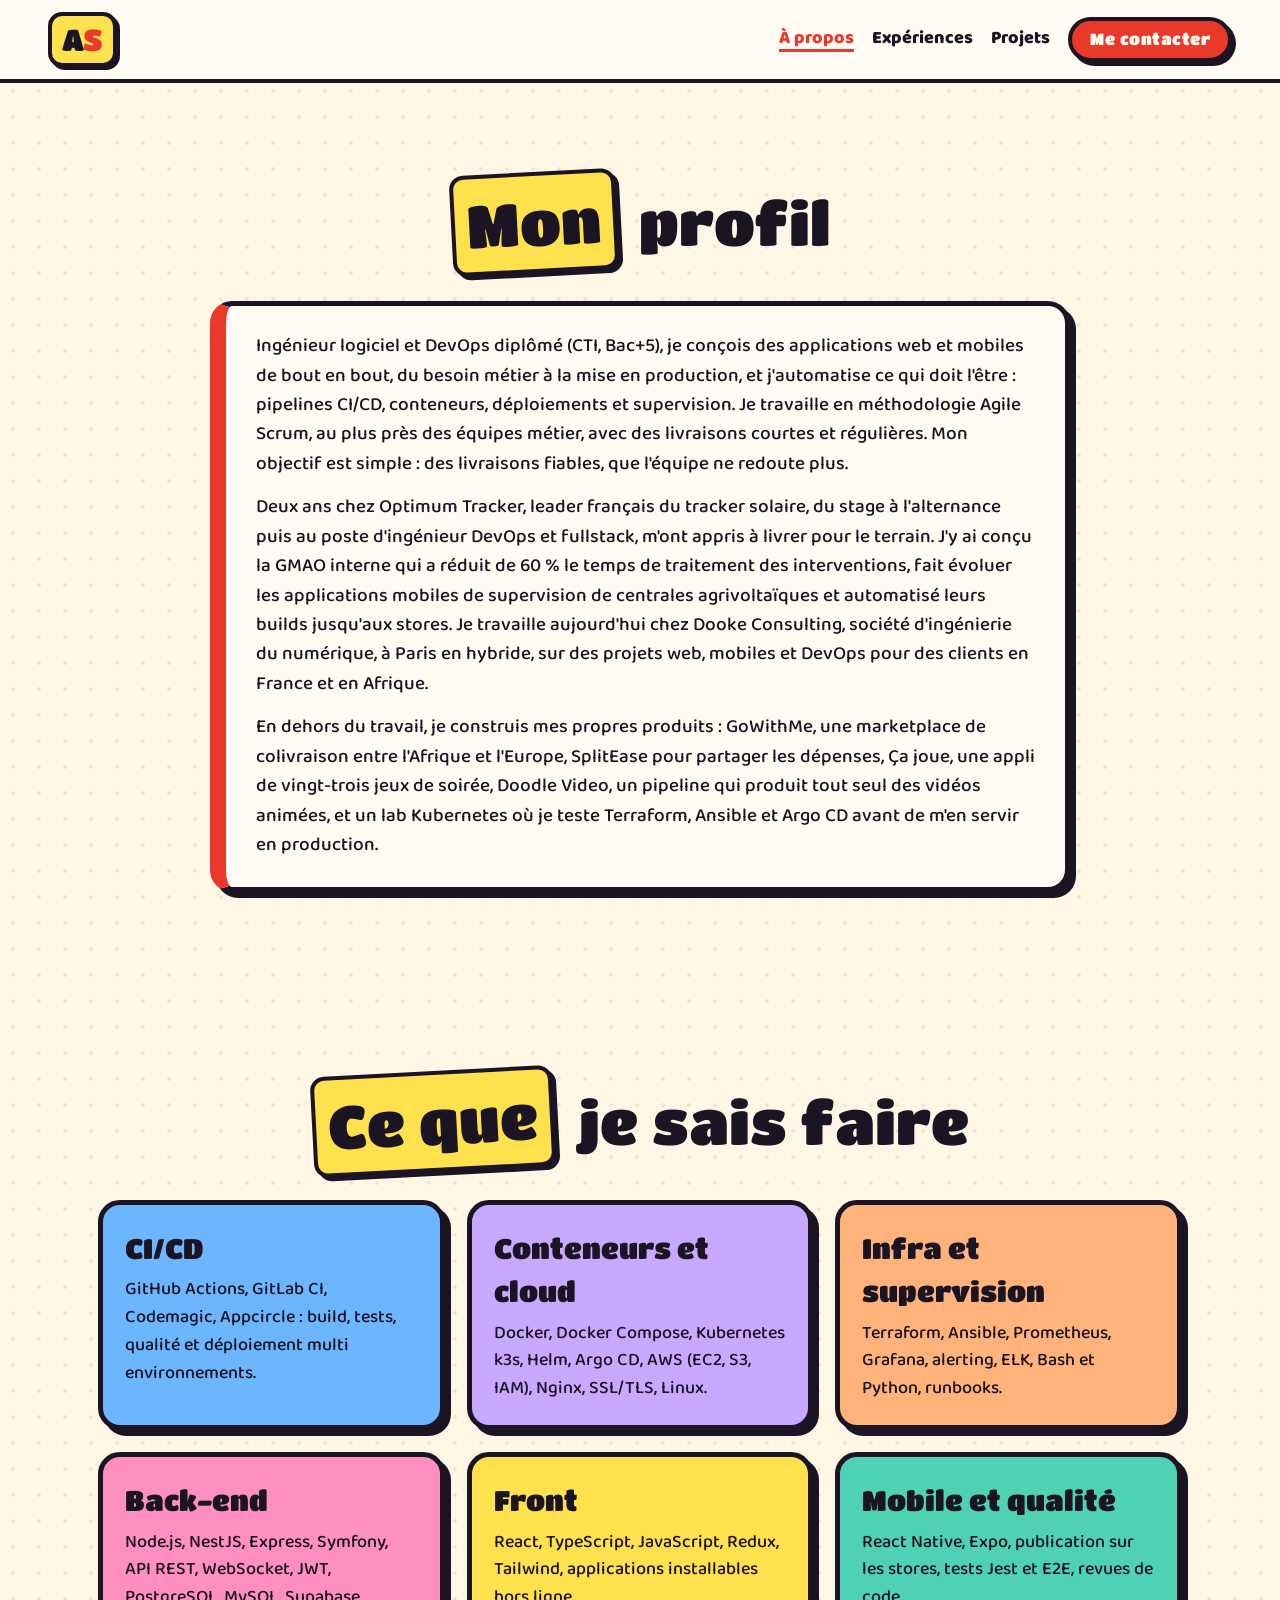
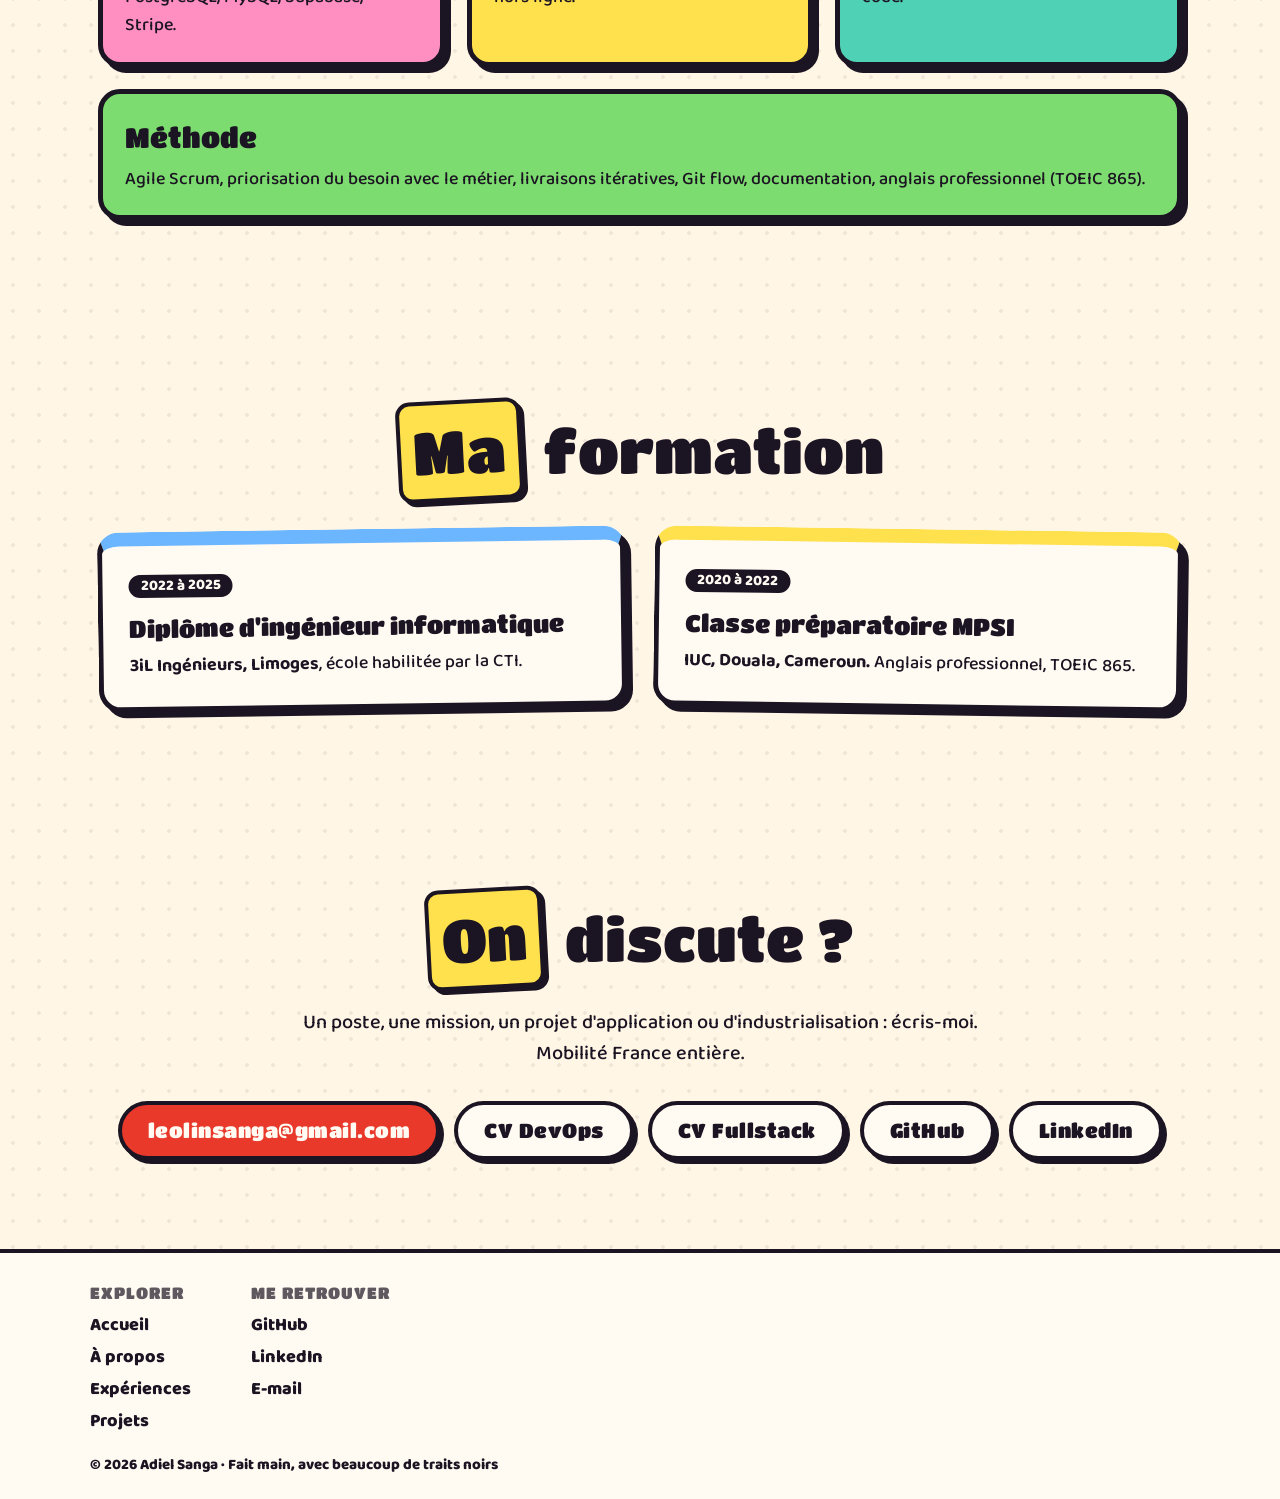
==== a-propos.html @ 74431058 "Accueil : listes projets et expériences épurées, téléchargement des CV DevOps et Fullstack" ====
<!doctype html>
<html lang="fr">
<head>
<meta charset="utf-8">
<meta name="viewport" content="width=device-width, initial-scale=1">
<title>À propos · Adiel Sanga</title>
<meta name="description" content="Profil, compétences et formation d'Adiel Sanga, ingénieur logiciel et DevOps.">
<meta property="og:title" content="Adiel Sanga · Ingénieur logiciel et DevOps">
<meta property="og:description" content="Applications web et mobiles, API, CI/CD, conteneurs, cloud et supervision.">
<meta property="og:image" content="assets/adiel-sanga.jpg">
<link rel="icon" href="assets/favicon.svg" type="image/svg+xml">
<link rel="preconnect" href="https://fonts.googleapis.com">
<link rel="preconnect" href="https://fonts.gstatic.com" crossorigin>
<link href="https://fonts.googleapis.com/css2?family=Titan+One&family=Baloo+2:wght@500;700;800&display=swap" rel="stylesheet">
<link rel="stylesheet" href="style.css">
</head>
<body>
<header class="nav">
  <a class="logo" href="/">A<span>S</span></a>
  <nav><a href="a-propos" aria-current="page">À propos</a><a href="experiences">Expériences</a><a href="projets">Projets</a><a href="mailto:leolinsanga@gmail.com" class="btn small">Me contacter</a></nav>
</header>
<main>
  <!-- Profil -->
  <section id="profil" class="section">
    <h2><span>Mon</span> profil</h2>
    <div class="profil">
      <p>Ingénieur logiciel et DevOps diplômé (CTI, Bac+5), je conçois des applications web et mobiles de bout en bout, du besoin métier à la mise en production, et j'automatise ce qui doit l'être : pipelines CI/CD, conteneurs, déploiements et supervision. Je travaille en méthodologie Agile Scrum, au plus près des équipes métier, avec des livraisons courtes et régulières. Mon objectif est simple : des livraisons fiables, que l'équipe ne redoute plus.</p>
      <p>Deux ans chez Optimum Tracker, leader français du tracker solaire, du stage à l'alternance puis au poste d'ingénieur DevOps et fullstack, m'ont appris à livrer pour le terrain. J'y ai conçu la GMAO interne qui a réduit de 60 % le temps de traitement des interventions, fait évoluer les applications mobiles de supervision de centrales agrivoltaïques et automatisé leurs builds jusqu'aux stores. Je travaille aujourd'hui chez Dooke Consulting, société d'ingénierie du numérique, à Paris en hybride, sur des projets web, mobiles et DevOps pour des clients en France et en Afrique.</p>
      <p>En dehors du travail, je construis mes propres produits : GoWithMe, une marketplace de colivraison entre l'Afrique et l'Europe, SplitEase pour partager les dépenses, Ça joue, une appli de vingt-trois jeux de soirée, Doodle Video, un pipeline qui produit tout seul des vidéos animées, et un lab Kubernetes où je teste Terraform, Ansible et Argo CD avant de m'en servir en production.</p>
    </div>
  </section>

  <!-- 4. Compétences -->
  <section id="competences" class="section">
    <h2><span>Ce que</span> je sais faire</h2>
    <div class="skills">
      <div class="skill s4"><h3>CI/CD</h3><p>GitHub Actions, GitLab CI, Codemagic, Appcircle : build, tests, qualité et déploiement multi environnements.</p></div>
      <div class="skill s5"><h3>Conteneurs et cloud</h3><p>Docker, Docker Compose, Kubernetes k3s, Helm, Argo CD, AWS (EC2, S3, IAM), Nginx, SSL/TLS, Linux.</p></div>
      <div class="skill s6"><h3>Infra et supervision</h3><p>Terraform, Ansible, Prometheus, Grafana, alerting, ELK, Bash et Python, runbooks.</p></div>
      <div class="skill s3"><h3>Back-end</h3><p>Node.js, NestJS, Express, Symfony, API REST, WebSocket, JWT, PostgreSQL, MySQL, Supabase, Stripe.</p></div>
      <div class="skill s1"><h3>Front</h3><p>React, TypeScript, JavaScript, Redux, Tailwind, applications installables hors ligne.</p></div>
      <div class="skill s2"><h3>Mobile et qualité</h3><p>React Native, Expo, publication sur les stores, tests Jest et E2E, revues de code.</p></div>
      <div class="skill s7"><h3>Méthode</h3><p>Agile Scrum, priorisation du besoin avec le métier, livraisons itératives, Git flow, documentation, anglais professionnel (TOEIC 865).</p></div>
    </div>
  </section>

  <!-- Formation -->
  <section id="formation" class="section">
    <h2><span>Ma</span> formation</h2>
    <div class="grid">
      <article class="card c-blue"><span class="date">2022 à 2025</span><h3>Diplôme d'ingénieur informatique</h3><p><b>3iL Ingénieurs, Limoges</b>, école habilitée par la CTI.</p></article>
      <article class="card c-yellow"><span class="date">2020 à 2022</span><h3>Classe préparatoire MPSI</h3><p><b>IUC, Douala, Cameroun.</b> Anglais professionnel, TOEIC 865.</p></article>
    </div>
  </section>

  <!-- 5. Contact -->
  <section id="contact" class="section contact">
    <h2><span>On</span> discute ?</h2>
    <p class="sub">Un poste, une mission, un projet d'application ou d'industrialisation : écris-moi. Mobilité France entière.</p>
    <div class="cta center">
      <a href="mailto:leolinsanga@gmail.com" class="btn">leolinsanga@gmail.com</a>
      <a href="assets/cv/CV_Adiel_Sanga_DevOps.pdf" class="btn ghost" download>CV DevOps</a>
      <a href="assets/cv/CV_Adiel_Sanga_Fullstack_Mobile.pdf" class="btn ghost" download>CV Fullstack</a>
      <a href="https://github.com/adiel-sml" class="btn ghost" target="_blank" rel="noopener">GitHub</a>
      <a href="https://www.linkedin.com/in/adiel-sanga" class="btn ghost" target="_blank" rel="noopener">LinkedIn</a>
    </div>
  </section>
</main>
<footer class="pied">
  <div class="pied-cols">
    <div><h4>Explorer</h4><a href="/">Accueil</a><a href="a-propos">À propos</a><a href="experiences">Expériences</a><a href="projets">Projets</a></div>
    <div><h4>Me retrouver</h4><a href="https://github.com/adiel-sml" target="_blank" rel="noopener">GitHub</a><a href="https://www.linkedin.com/in/adiel-sanga" target="_blank" rel="noopener">LinkedIn</a><a href="mailto:leolinsanga@gmail.com">E-mail</a></div>
  </div>
  <p>© <span id="annee">2026</span> Adiel Sanga · Fait main, avec beaucoup de traits noirs</p>
</footer>

<script>document.getElementById('annee').textContent = new Date().getFullYear();</script>
</body>
</html>
---- style.css ----
:root {
  --ink: #1b1422; --bg: #fff6e6; --bg2: #3f3150; --yellow: #ffe14d; --red: #e8392b; --teal: #4fd1b5; --pink: #ff8fc1; --blue: #6bb6ff; --paper: #fffaf2;
  --shadow: 6px 6px 0 var(--ink); --r: 22px;
}
* { box-sizing: border-box; }
html { scroll-behavior: smooth; }
body { margin: 0; background: var(--bg); color: var(--ink); font: 500 18px/1.55 "Baloo 2", system-ui, sans-serif;
  background-image: radial-gradient(rgba(27,20,34,.07) 2px, transparent 2px); background-size: 26px 26px; }
h1, h2, h3, .logo, .btn { font-family: "Titan One", "Baloo 2", sans-serif; font-weight: 400; }
a { color: inherit; }
img, video { max-width: 100%; display: block; }

/* barre du haut */
.nav { position: sticky; top: 0; z-index: 10; display: flex; justify-content: space-between; align-items: center; gap: 16px; padding: 12px clamp(16px, 4vw, 48px);
  background: var(--paper); border-bottom: 4px solid var(--ink); }
.logo { font-size: 30px; text-decoration: none; background: var(--yellow); border: 4px solid var(--ink); border-radius: 14px; padding: 0 10px; box-shadow: 3px 3px 0 var(--ink); }
.logo span { color: var(--red); }
.nav nav { display: flex; align-items: center; gap: 18px; flex-wrap: wrap; justify-content: flex-end; }
.nav nav a:not(.btn) { font-weight: 800; text-decoration: none; }
.nav nav a:not(.btn):hover { color: var(--red); }

/* boutons */
.btn { display: inline-block; text-decoration: none; background: var(--red); color: var(--paper); border: 4px solid var(--ink); border-radius: 999px; padding: 10px 26px; font-size: 20px;
  box-shadow: 4px 4px 0 var(--ink); transition: transform .12s, box-shadow .12s; letter-spacing: .5px; }
.btn:hover { transform: translate(-2px, -2px); box-shadow: 6px 6px 0 var(--ink); }
.btn:active { transform: translate(3px, 3px); box-shadow: 1px 1px 0 var(--ink); }
.btn.ghost { background: var(--paper); color: var(--ink); }
.btn.small { font-size: 16px; padding: 6px 18px; }

/* accueil */
.hero { display: grid; grid-template-columns: 1.1fr .9fr; align-items: center; gap: 24px; max-width: 1180px; margin: 0 auto; padding: clamp(32px, 6vw, 80px) clamp(16px, 4vw, 48px); }
.tag { display: inline-block; margin: 0; background: var(--teal); border: 4px solid var(--ink); border-radius: 12px; padding: 2px 14px; font-weight: 800; transform: rotate(-3deg); box-shadow: 3px 3px 0 var(--ink); }
h1 { font-size: clamp(48px, 9vw, 104px); line-height: .95; margin: 18px 0 8px; color: var(--yellow); -webkit-text-stroke: 4px var(--ink); paint-order: stroke fill; text-shadow: 6px 6px 0 var(--ink); }
.role { font-family: "Titan One", sans-serif; font-size: clamp(22px, 3.2vw, 34px); line-height: 1.15; margin: 6px 0 16px; }
.role span { color: var(--red); }
.lead { max-width: 34em; font-size: 20px; }
.cta { display: flex; flex-wrap: wrap; gap: 14px; margin-top: 22px; }
.hero-art { position: relative; }
.bonhomme { width: 100%; max-width: 420px; margin: 0 auto; display: block; }
.bonhomme .corps { animation: respire 2.6s ease-in-out infinite; transform-origin: 200px 430px; }
.bonhomme .bras { animation: coucou 1.1s ease-in-out infinite; transform-origin: 250px 312px; }
.bonhomme .yeux { animation: cligne 4s infinite; transform-origin: 200px 182px; }
.bulle { position: absolute; top: 4%; right: 2%; background: var(--paper); border: 4px solid var(--ink); border-radius: 20px; padding: 8px 18px; font: 400 24px "Titan One"; box-shadow: var(--shadow); transform: rotate(4deg); }
@keyframes respire { 50% { transform: scaleY(1.025) translateY(-4px); } }
@keyframes coucou { 50% { transform: rotate(-14deg); } }
@keyframes cligne { 0%, 92%, 100% { transform: scaleY(1); } 95% { transform: scaleY(.1); } }

/* sections */
.section { max-width: 1180px; margin: 0 auto; padding: clamp(48px, 7vw, 90px) clamp(16px, 4vw, 48px); }
.section.dark { max-width: none; background: var(--bg2); color: var(--paper); border-block: 4px solid var(--ink); }
.section.dark > * { max-width: 1180px; margin-left: auto; margin-right: auto; }
h2 { font-size: clamp(36px, 6vw, 60px); margin: 0 0 28px; text-align: center; }
h2 span { display: inline-block; background: var(--yellow); color: var(--ink); border: 4px solid var(--ink); border-radius: 14px; padding: 0 12px; transform: rotate(-3deg); box-shadow: 4px 4px 0 var(--ink); margin-right: 8px; }
.sub { text-align: center; font-size: 20px; margin: -10px auto 32px; max-width: 36em; }
.center { display: flex; justify-content: center; flex-wrap: wrap; gap: 14px; margin-top: 32px; }

/* projets */
.grid { display: grid; grid-template-columns: repeat(2, 1fr); gap: 28px; }
.card { background: var(--paper); border: 5px solid var(--ink); border-radius: var(--r); padding: 26px; box-shadow: var(--shadow); transition: transform .15s; position: relative; }
.card:nth-child(odd) { transform: rotate(-.8deg); } .card:nth-child(even) { transform: rotate(.8deg); }
.card:hover { transform: rotate(0) translateY(-4px); }
.card-head { display: flex; align-items: center; gap: 14px; margin-bottom: 8px; }
.card h3 { font-size: 30px; margin: 0; }
.card h3 em { font: 800 14px "Baloo 2"; font-style: normal; background: var(--ink); color: var(--paper); border-radius: 999px; padding: 2px 10px; vertical-align: middle; }
.emoji-dot { display: grid; place-items: center; width: 54px; height: 54px; flex: none; border: 4px solid var(--ink); border-radius: 50%; font: 400 28px "Titan One"; box-shadow: 3px 3px 0 var(--ink); }
.c-yellow .emoji-dot { background: var(--yellow); } .c-teal .emoji-dot { background: var(--teal); } .c-pink .emoji-dot { background: var(--pink); } .c-blue .emoji-dot { background: var(--blue); }
.c-yellow { border-top-width: 14px; border-top-color: var(--yellow); } .c-teal { border-top-width: 14px; border-top-color: var(--teal); } .c-pink { border-top-width: 14px; border-top-color: var(--pink); } .c-blue { border-top-width: 14px; border-top-color: var(--blue); }
.chips { display: flex; flex-wrap: wrap; gap: 8px; list-style: none; padding: 0; margin: 14px 0; }
.chips li { border: 3px solid var(--ink); border-radius: 999px; padding: 0 12px; font-weight: 800; font-size: 15px; background: var(--bg); }
.links { display: flex; gap: 10px; flex-wrap: wrap; }

/* vidéos */
.videos { display: grid; grid-template-columns: repeat(3, 1fr); gap: 28px; }
.videos figure { margin: 0; }
.videos video { width: 100%; aspect-ratio: 9 / 16; object-fit: cover; background: var(--ink); border: 5px solid var(--ink); border-radius: var(--r); box-shadow: 6px 6px 0 var(--yellow); }
.videos figcaption { margin-top: 12px; text-align: center; font: 400 24px "Titan One"; }
.videos small { display: block; font: 800 15px "Baloo 2"; color: var(--yellow); text-transform: uppercase; letter-spacing: 1px; }

/* compétences */
.skills { display: grid; grid-template-columns: repeat(4, 1fr); gap: 22px; }
.skill { border: 5px solid var(--ink); border-radius: var(--r); padding: 22px; box-shadow: var(--shadow); }
.skill h3 { font-size: 28px; margin: 0 0 6px; }
.skill p { margin: 0; }
.s1 { background: var(--yellow); } .s2 { background: var(--teal); } .s3 { background: var(--pink); } .s4 { background: var(--blue); }

/* contact et pied de page */
.contact { text-align: center; }
footer { text-align: center; padding: 26px 16px; border-top: 4px solid var(--ink); background: var(--paper); font-weight: 800; }

/* téléphone et tablette */
@media (max-width: 900px) {
  .photo { max-width: 260px; }
  .hero { grid-template-columns: 1fr; text-align: center; }
  .hero .cta { justify-content: center; } .lead { margin: 0 auto; }
  .hero-art { order: -1; max-width: 300px; margin: 0 auto; }
  .grid { grid-template-columns: 1fr; }
  .skills { grid-template-columns: repeat(2, 1fr); }
  .videos { grid-template-columns: repeat(3, minmax(220px, 1fr)); overflow-x: auto; scroll-snap-type: x mandatory; padding-bottom: 12px; }
  .videos figure { scroll-snap-align: center; }
}
@media (max-width: 560px) {
  .nav nav a:not(.btn) { display: none; }
  .skills { grid-template-columns: 1fr; }
  .card, .card:nth-child(odd), .card:nth-child(even) { transform: none; }
}
@media (prefers-reduced-motion: reduce) { .bonhomme * { animation: none !important; } html { scroll-behavior: auto; } }
@media (max-width: 560px) { .card h3 { font-size: 26px; } .card h3 em { display: inline-block; margin-top: 4px; } }
/* chiffres clés */
.stats { display: flex; flex-wrap: wrap; gap: 10px; list-style: none; padding: 0; margin: 18px 0 0; }
.stats li { background: var(--paper); border: 3px solid var(--ink); border-radius: 14px; padding: 4px 14px; box-shadow: 3px 3px 0 var(--ink); font-weight: 700; }
.stats b { font-family: "Titan One"; font-weight: 400; color: var(--red); }
.c-green { border-top-width: 14px; border-top-color: #7ddc6f; } .c-green .emoji-dot { background: #7ddc6f; }
.grid .card:last-child:nth-child(odd) { grid-column: 1 / -1; }
.skills { grid-template-columns: repeat(3, 1fr); }
.s5 { background: #c9a8ff; } .s6 { background: #ffb37a; }
/* parcours */
.timeline { list-style: none; margin: 0 auto; padding: 0 0 0 34px; max-width: 860px; position: relative; }
.timeline::before { content: ""; position: absolute; left: 12px; top: 8px; bottom: 8px; width: 6px; background: var(--ink); border-radius: 3px; }
.timeline > li { position: relative; background: var(--paper); border: 5px solid var(--ink); border-radius: var(--r); padding: 18px 22px; margin-bottom: 26px; box-shadow: var(--shadow); }
.timeline > li::before { content: ""; position: absolute; left: -36px; top: 22px; width: 22px; height: 22px; border: 5px solid var(--ink); border-radius: 50%; background: var(--yellow); }
.t-teal::before { background: var(--teal) !important; } .t-pink::before { background: var(--pink) !important; } .t-blue::before { background: var(--blue) !important; }
.timeline .date { display: inline-block; background: var(--ink); color: var(--paper); border-radius: 999px; padding: 0 12px; font-weight: 800; font-size: 15px; }
.timeline h3 { font-size: 24px; margin: 8px 0 4px; }
.timeline h3 em { display: block; font: 800 17px "Baloo 2"; font-style: normal; color: var(--red); }
.timeline p { margin: 6px 0; }
.wins { display: flex; flex-wrap: wrap; gap: 8px; list-style: none; padding: 0; margin: 10px 0 0; }
.wins li { background: var(--yellow); border: 3px solid var(--ink); border-radius: 12px; padding: 2px 10px; font-weight: 700; font-size: 15px; }
.wins b { font-family: "Titan One"; font-weight: 400; }
@media (max-width: 900px) {
  .photo { max-width: 260px; } .skills { grid-template-columns: repeat(2, 1fr); } .grid .card:last-child:nth-child(odd) { grid-column: auto; } }
@media (max-width: 560px) { .skills { grid-template-columns: 1fr; } .hero .stats { justify-content: center; } }
/* side projects en vedette */
.featured { display: grid; grid-template-columns: 1fr 1fr; gap: 28px; }
.card.big { padding: 30px; }
.card.big h3 { font-size: 36px; }
.points { margin: 8px 0 4px; padding-left: 22px; }
.points li { margin: 4px 0; }
.points li::marker { color: var(--red); }
.autres { font-size: 28px; text-align: center; margin: 52px 0 22px; }
.grid.three { grid-template-columns: repeat(3, 1fr); }
.grid.three .card { padding: 22px; } .grid.three .card h3 { font-size: 24px; }
.grid.three .card:last-child:nth-child(odd) { grid-column: auto; }
@media (max-width: 900px) {
  .photo { max-width: 260px; } .featured, .grid.three { grid-template-columns: 1fr; } }
/* étiquettes et coordonnées de l'accueil */
.tags { display: flex; flex-wrap: wrap; gap: 8px; list-style: none; padding: 0; margin: 14px 0 0; }
.tags li { background: var(--ink); color: var(--paper); border-radius: 999px; padding: 2px 14px; font-weight: 800; font-size: 15px; }
.coords { display: flex; flex-wrap: wrap; gap: 6px 18px; margin: 14px 0 0; font-weight: 700; }
.coords a { text-decoration: underline; text-decoration-thickness: 3px; text-decoration-color: var(--yellow); text-underline-offset: 4px; }
/* profil */
.profil { max-width: 860px; margin: 0 auto; background: var(--paper); border: 5px solid var(--ink); border-left-width: 16px; border-left-color: var(--red); border-radius: var(--r); padding: 26px 30px; box-shadow: var(--shadow); font-size: 19px; }
.profil p { margin: 0 0 14px; } .profil p:last-child { margin: 0; }
/* expériences : contexte, besoin, solution, résultat */
.xp-list { display: grid; gap: 30px; max-width: 980px; margin: 0 auto; }
.xp { background: var(--paper); border: 5px solid var(--ink); border-radius: var(--r); padding: 24px 28px; box-shadow: var(--shadow); border-top-width: 14px; }
.xp.t-yellow { border-top-color: var(--yellow); } .xp.t-teal { border-top-color: var(--teal); } .xp.t-pink { border-top-color: var(--pink); }
.date { display: inline-block; background: var(--ink); color: var(--paper); border-radius: 999px; padding: 0 12px; font-weight: 800; font-size: 15px; }
.xp h3 { font-size: 26px; margin: 8px 0 14px; }
.xp h3 em { display: block; font: 800 17px "Baloo 2"; font-style: normal; color: var(--red); }
.csbr { display: grid; grid-template-columns: repeat(2, 1fr); gap: 14px; margin: 0; }
.csbr > div { border: 3px solid var(--ink); border-radius: 16px; padding: 12px 16px; background: var(--bg); }
.csbr dt { display: inline-block; font: 400 18px "Titan One"; border: 3px solid var(--ink); border-radius: 10px; padding: 0 10px; margin-bottom: 6px; box-shadow: 2px 2px 0 var(--ink); }
.csbr > div:nth-child(1) dt { background: var(--blue); } .csbr > div:nth-child(2) dt { background: var(--pink); } .csbr > div:nth-child(3) dt { background: var(--yellow); } .csbr > div:nth-child(4) dt { background: #7ddc6f; }
.csbr dd { margin: 0; }
.csbr .wins { margin: 2px 0 0; }
#formation .card h3 { font-size: 24px; margin: 10px 0 6px; } #formation .card p { margin: 0; }
@media (max-width: 760px) { .csbr { grid-template-columns: 1fr; } .xp { padding: 20px; } .hero .tags, .hero .coords { justify-content: center; } }
/* photo de profil */
.photo { width: 100%; height: auto; max-width: 380px; aspect-ratio: 1 / 1; object-fit: cover; margin: 0 auto; display: block; border-radius: 50%; border: 7px solid var(--ink); box-shadow: 10px 10px 0 var(--yellow), 10px 10px 0 4px var(--ink); background: #e2e8f0; }
.hero-art .bulle { top: 2%; right: 4%; }
/* aperçu des applis */
button.btn { cursor: pointer; font-family: "Titan One", sans-serif; }
#apercu { width: min(1100px, 94vw); max-height: 92vh; padding: 20px; border: 6px solid var(--ink); border-radius: var(--r); background: var(--bg2); color: var(--paper); box-shadow: 10px 10px 0 var(--ink); }
#apercu::backdrop { background: rgba(27, 20, 34, .7); }
.apercu-head { display: flex; justify-content: space-between; align-items: center; gap: 12px; margin-bottom: 14px; }
.apercu-head h3 { margin: 0; font-size: 28px; }
.apercu-ecrans { display: flex; gap: 22px; overflow-x: auto; scroll-snap-type: x mandatory; padding: 6px 4px 18px; }
.telephone { flex: none; margin: 0; width: 240px; scroll-snap-align: center; background: var(--ink); border-radius: 34px; padding: 10px; box-shadow: 6px 6px 0 var(--yellow); }
.telephone img { width: 100%; height: auto; border-radius: 26px; display: block; }
.apercu-aide { margin: 0; text-align: center; font-weight: 700; opacity: .8; font-size: 15px; }
@media (max-width: 560px) { .telephone { width: 72vw; } #apercu { padding: 14px; } }
/* solution : DevOps d'abord, sur toute la largeur */
.csbr > .sol { grid-column: 1 / -1; order: 3; }
.csbr > div:nth-child(4) { order: 4; grid-column: 1 / -1; }
.sol dd p { margin: 6px 0; }
.axe { display: inline-block; font: 400 14px "Titan One"; background: var(--ink); color: var(--yellow); border-radius: 8px; padding: 1px 8px; margin-right: 6px; letter-spacing: .5px; }
.axe.dev { color: var(--teal); }
.axe.agile { color: var(--pink); }
.s7 { background: #7ddc6f; }
.skills .skill.s7 { grid-column: 1 / -1; }
@media (max-width: 900px) { .skills .skill.s7 { grid-column: auto; } }
/* ===== accueil allégé ===== */
.nav nav a[aria-current="page"] { color: var(--red); text-decoration: underline; text-decoration-thickness: 3px; text-underline-offset: 6px; }
.hero-lite { max-width: 820px; margin: 0 auto; padding: clamp(40px, 7vw, 88px) clamp(16px, 4vw, 32px) 24px; }
.avatar { width: 96px; height: 96px; border-radius: 50%; border: 5px solid var(--ink); box-shadow: 4px 4px 0 var(--yellow), 4px 4px 0 3px var(--ink); object-fit: cover; }
.salut { font-size: clamp(34px, 5.6vw, 60px); line-height: 1.08; margin: 22px 0 16px; }
.salut span { color: var(--red); }
.intro { font-size: 20px; max-width: 40em; margin: 0 0 18px; }
.intro a { font-weight: 800; text-decoration-color: var(--yellow); text-decoration-thickness: 3px; text-underline-offset: 4px; }
.chiffres { display: flex; flex-wrap: wrap; gap: 8px 22px; list-style: none; padding: 0; margin: 0 0 16px; font-weight: 700; }
.chiffres b { font-family: "Titan One"; font-weight: 400; font-size: 20px; color: var(--ink); background: var(--yellow); border: 3px solid var(--ink); border-radius: 10px; padding: 0 8px; margin-right: 4px; }
.reseaux { display: flex; flex-wrap: wrap; gap: 8px 18px; margin: 0; font-weight: 800; }
.reseaux a { text-decoration: underline; text-decoration-thickness: 3px; text-decoration-color: var(--teal); text-underline-offset: 4px; }
.duo { max-width: 1100px; margin: 0 auto; padding: 32px clamp(16px, 4vw, 32px) clamp(48px, 7vw, 80px); display: grid; grid-template-columns: 1.15fr .85fr; gap: 28px; align-items: start; }
.colonne { background: var(--paper); border: 5px solid var(--ink); border-radius: var(--r); padding: 22px; box-shadow: var(--shadow); }
.petit-titre { font-size: 24px; text-align: left; margin: 0 0 12px; }
.liste { list-style: none; margin: 0; padding: 0; }
.liste li + li { border-top: 3px dashed rgba(27,20,34,.18); }
.liste a { display: grid; grid-template-columns: auto 1fr auto; gap: 14px; align-items: center; padding: 14px 10px; border-radius: 14px; text-decoration: none; transition: background .15s, transform .15s; }
.liste a:hover, .liste a:focus-visible { background: var(--bg); transform: translateX(4px); outline: none; }
.liste a:hover b { color: var(--red); }
.pastille { display: grid; place-items: center; width: 46px; height: 46px; border: 4px solid var(--ink); border-radius: 50%; font: 400 17px "Titan One"; box-shadow: 2px 2px 0 var(--ink); }
.pastille.c-yellow { background: var(--yellow); } .pastille.c-teal { background: var(--teal); } .pastille.c-pink { background: var(--pink); } .pastille.c-blue { background: var(--blue); } .pastille.c-green { background: #7ddc6f; }
.liste .txt { display: flex; flex-direction: column; min-width: 0; }
.liste b { font: 400 19px "Titan One"; }
.liste small { font-weight: 800; font-size: 14px; opacity: .7; }
.liste em { font-style: normal; font-size: 15px; margin-top: 2px; }
.badge { font-weight: 800; font-size: 13px; border: 3px solid var(--ink); border-radius: 999px; padding: 0 10px; background: var(--bg); white-space: nowrap; }
.quand { font-weight: 800; font-size: 13px; opacity: .75; text-align: right; }
.voir { display: inline-block; margin-top: 12px; font: 400 17px "Titan One"; text-decoration: none; border-bottom: 4px solid var(--yellow); }
.voir:hover { color: var(--red); }
/* éléments ciblés depuis l'accueil */
.xp:target, .card:target { outline: 6px solid var(--yellow); outline-offset: 6px; scroll-margin-top: 110px; }
.xp, .card { scroll-margin-top: 110px; }
/* pied de page */
.pied { text-align: left; padding: 30px clamp(16px, 4vw, 48px) 22px; }
.pied-cols { max-width: 1100px; margin: 0 auto 16px; display: flex; gap: 60px; flex-wrap: wrap; }
.pied h4 { margin: 0 0 8px; font: 400 16px "Titan One"; text-transform: uppercase; letter-spacing: 1px; opacity: .7; }
.pied-cols a { display: block; text-decoration: none; padding: 2px 0; } .pied-cols a:hover { color: var(--red); }
.pied p { max-width: 1100px; margin: 0 auto; font-size: 15px; }
@media (max-width: 860px) { .duo { grid-template-columns: 1fr; } }
@media (max-width: 560px) { .liste a { grid-template-columns: auto 1fr; } .badge, .quand { grid-column: 2; justify-self: start; text-align: left; } .nav nav a:not(.btn) { display: inline; font-size: 15px; } .nav nav { gap: 10px; } }
.salut { color: var(--ink); -webkit-text-stroke: 0; text-shadow: none; }
.salut span { color: var(--red); }
ol.liste a { grid-template-columns: auto 1fr; }
ol.liste .quand { grid-column: 2; justify-self: start; text-align: left; margin-top: -8px; }
/* ===== accueil : listes épurées ===== */
.duo.epure { gap: 56px; grid-template-columns: 1.1fr .9fr; padding-top: 40px; }
.epure .colonne { background: none; border: 0; box-shadow: none; padding: 0; }
.epure .petit-titre { font: 800 13px "Baloo 2"; text-transform: uppercase; letter-spacing: 2px; color: rgba(27,20,34,.6); margin: 0 0 6px; padding-bottom: 10px; border-bottom: 2px solid var(--ink); }
.epure .liste li + li { border-top: 1px solid rgba(27,20,34,.12); }
.epure .liste a { grid-template-columns: 40px 1fr auto; gap: 16px; padding: 16px 8px; border-radius: 10px; align-items: start; }
.epure .liste a:hover, .epure .liste a:focus-visible { background: rgba(255,255,255,.75); transform: none; }
.epure .pastille { width: 40px; height: 40px; border: 2px solid var(--ink); box-shadow: none; font-size: 14px; margin-top: 2px; }
.epure .liste b { font: 800 18px "Baloo 2"; line-height: 1.2; }
.epure .liste a:hover b { color: var(--red); }
.epure .liste small { font-weight: 600; font-size: 14px; opacity: .6; margin-top: 1px; }
.epure .liste em { font-size: 15px; line-height: 1.45; margin-top: 4px; opacity: .85; }
.epure .badge { border: 0; background: none; padding: 0; font-size: 13px; font-weight: 700; opacity: .55; margin-top: 4px; }
.epure ol.liste a { grid-template-columns: 40px 1fr auto; }
.epure ol.liste .quand { grid-column: auto; justify-self: end; text-align: right; margin-top: 4px; font-weight: 700; opacity: .55; white-space: nowrap; }
.epure .actions { margin-top: 8px; }
.epure .voir { font: 800 16px "Baloo 2"; border-bottom: 2px solid var(--ink); }
.cv { display: grid; gap: 8px; margin-top: 18px; }
.cv a { display: flex; justify-content: center; align-items: center; gap: 8px; text-decoration: none; font-weight: 800; padding: 10px 14px; border: 2px solid var(--ink); border-radius: 12px; background: var(--paper); transition: background .15s; }
.cv a::before { content: "↓"; font-weight: 800; }
.cv a:hover { background: var(--yellow); }
@media (max-width: 860px) { .duo.epure { grid-template-columns: 1fr; gap: 40px; } }
@media (max-width: 560px) { .epure .liste a, .epure ol.liste a { grid-template-columns: 40px 1fr; } .epure .badge, .epure ol.liste .quand { grid-column: 2; justify-self: start; text-align: left; margin-top: -6px; } }
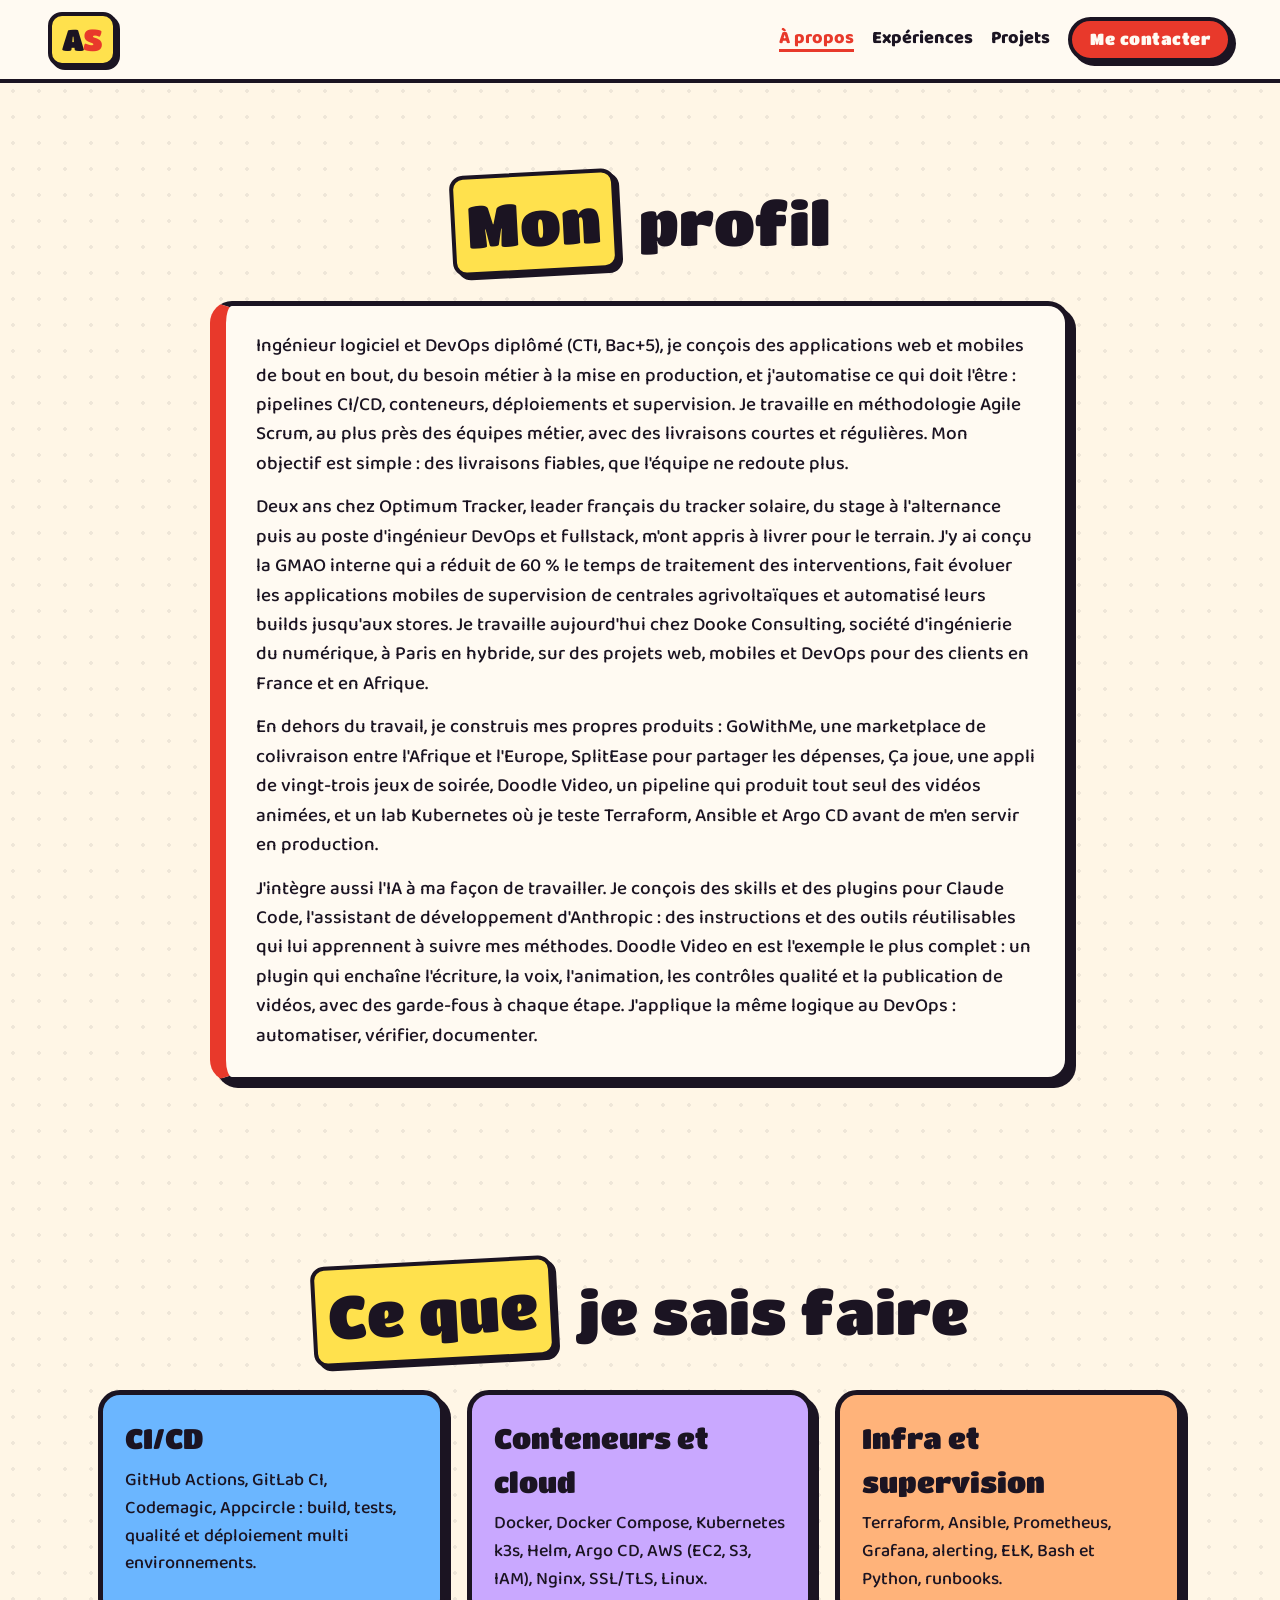
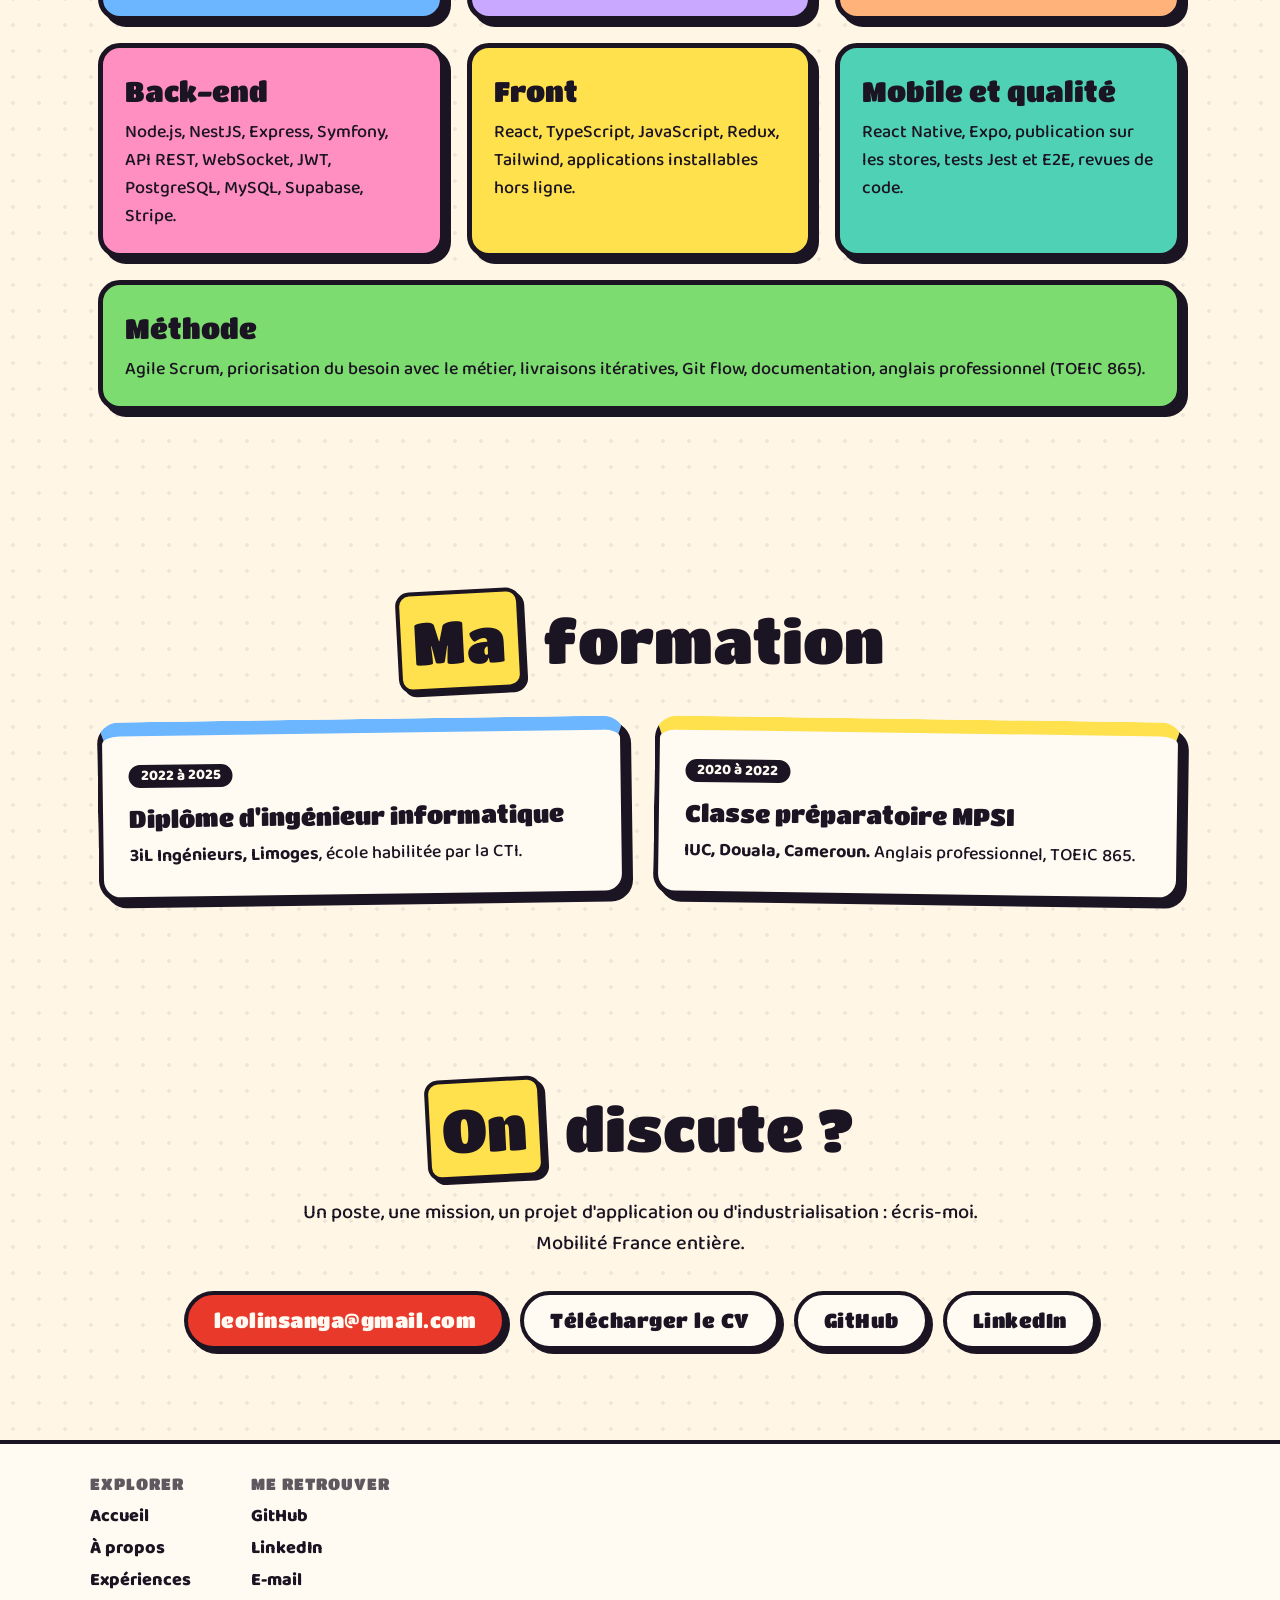
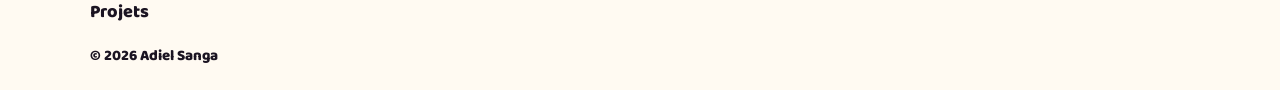
==== commit 82c7d5a7: "Retire le CV Fullstack et la mention du pied de page, ajoute le travail sur l'IA (skills et plugins " ====
--- a/a-propos.html
+++ b/a-propos.html
@@ -27,6 +27,7 @@
       <p>Ingénieur logiciel et DevOps diplômé (CTI, Bac+5), je conçois des applications web et mobiles de bout en bout, du besoin métier à la mise en production, et j'automatise ce qui doit l'être : pipelines CI/CD, conteneurs, déploiements et supervision. Je travaille en méthodologie Agile Scrum, au plus près des équipes métier, avec des livraisons courtes et régulières. Mon objectif est simple : des livraisons fiables, que l'équipe ne redoute plus.</p>
       <p>Deux ans chez Optimum Tracker, leader français du tracker solaire, du stage à l'alternance puis au poste d'ingénieur DevOps et fullstack, m'ont appris à livrer pour le terrain. J'y ai conçu la GMAO interne qui a réduit de 60 % le temps de traitement des interventions, fait évoluer les applications mobiles de supervision de centrales agrivoltaïques et automatisé leurs builds jusqu'aux stores. Je travaille aujourd'hui chez Dooke Consulting, société d'ingénierie du numérique, à Paris en hybride, sur des projets web, mobiles et DevOps pour des clients en France et en Afrique.</p>
       <p>En dehors du travail, je construis mes propres produits : GoWithMe, une marketplace de colivraison entre l'Afrique et l'Europe, SplitEase pour partager les dépenses, Ça joue, une appli de vingt-trois jeux de soirée, Doodle Video, un pipeline qui produit tout seul des vidéos animées, et un lab Kubernetes où je teste Terraform, Ansible et Argo CD avant de m'en servir en production.</p>
+      <p>J'intègre aussi l'IA à ma façon de travailler. Je conçois des skills et des plugins pour Claude Code, l'assistant de développement d'Anthropic : des instructions et des outils réutilisables qui lui apprennent à suivre mes méthodes. Doodle Video en est l'exemple le plus complet : un plugin qui enchaîne l'écriture, la voix, l'animation, les contrôles qualité et la publication de vidéos, avec des garde-fous à chaque étape. J'applique la même logique au DevOps : automatiser, vérifier, documenter.</p>
     </div>
   </section>
 
@@ -59,8 +60,7 @@
     <p class="sub">Un poste, une mission, un projet d'application ou d'industrialisation : écris-moi. Mobilité France entière.</p>
     <div class="cta center">
       <a href="mailto:leolinsanga@gmail.com" class="btn">leolinsanga@gmail.com</a>
-      <a href="assets/cv/CV_Adiel_Sanga_DevOps.pdf" class="btn ghost" download>CV DevOps</a>
-      <a href="assets/cv/CV_Adiel_Sanga_Fullstack_Mobile.pdf" class="btn ghost" download>CV Fullstack</a>
+      <a href="assets/cv/CV_Adiel_Sanga_DevOps.pdf" class="btn ghost" download>Télécharger le CV</a>
       <a href="https://github.com/adiel-sml" class="btn ghost" target="_blank" rel="noopener">GitHub</a>
       <a href="https://www.linkedin.com/in/adiel-sanga" class="btn ghost" target="_blank" rel="noopener">LinkedIn</a>
     </div>
@@ -71,7 +71,7 @@
     <div><h4>Explorer</h4><a href="/">Accueil</a><a href="a-propos">À propos</a><a href="experiences">Expériences</a><a href="projets">Projets</a></div>
     <div><h4>Me retrouver</h4><a href="https://github.com/adiel-sml" target="_blank" rel="noopener">GitHub</a><a href="https://www.linkedin.com/in/adiel-sanga" target="_blank" rel="noopener">LinkedIn</a><a href="mailto:leolinsanga@gmail.com">E-mail</a></div>
   </div>
-  <p>© <span id="annee">2026</span> Adiel Sanga · Fait main, avec beaucoup de traits noirs</p>
+  <p>© <span id="annee">2026</span> Adiel Sanga</p>
 </footer>
 
 <script>document.getElementById('annee').textContent = new Date().getFullYear();</script>
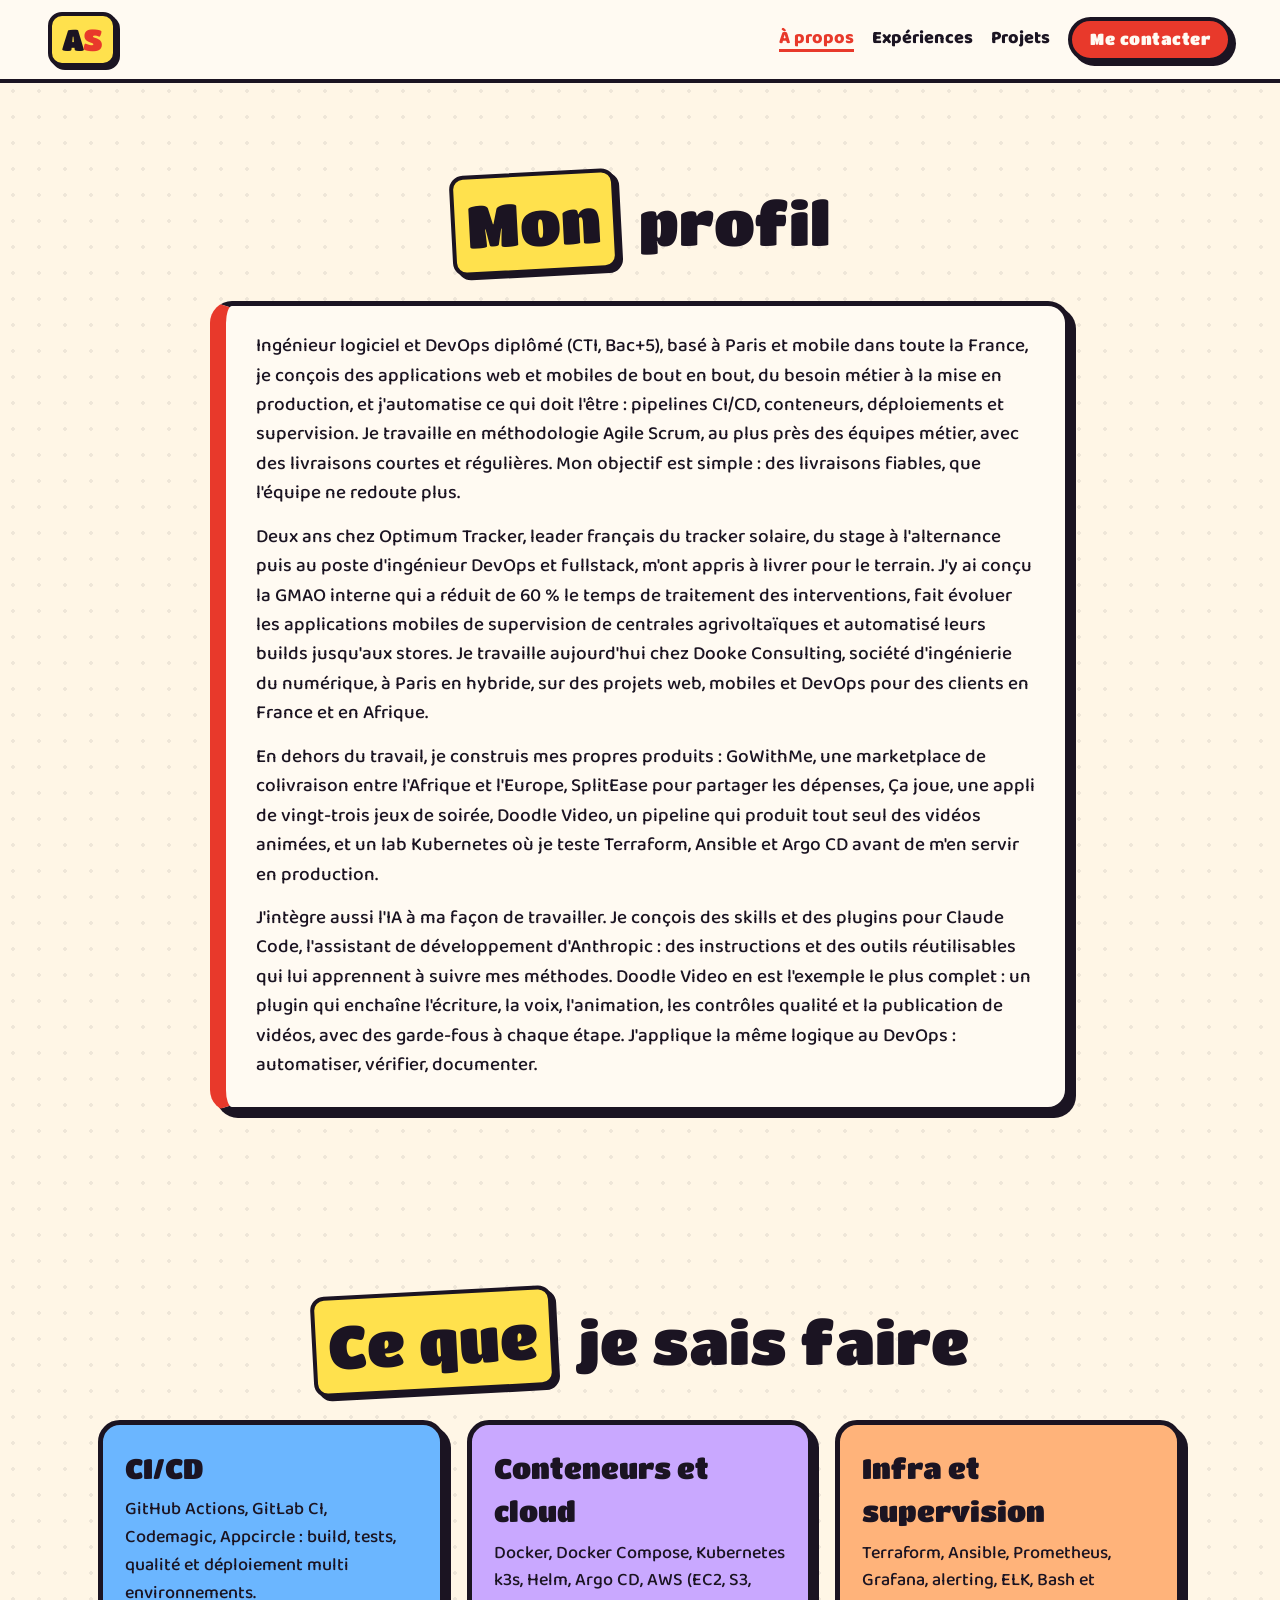
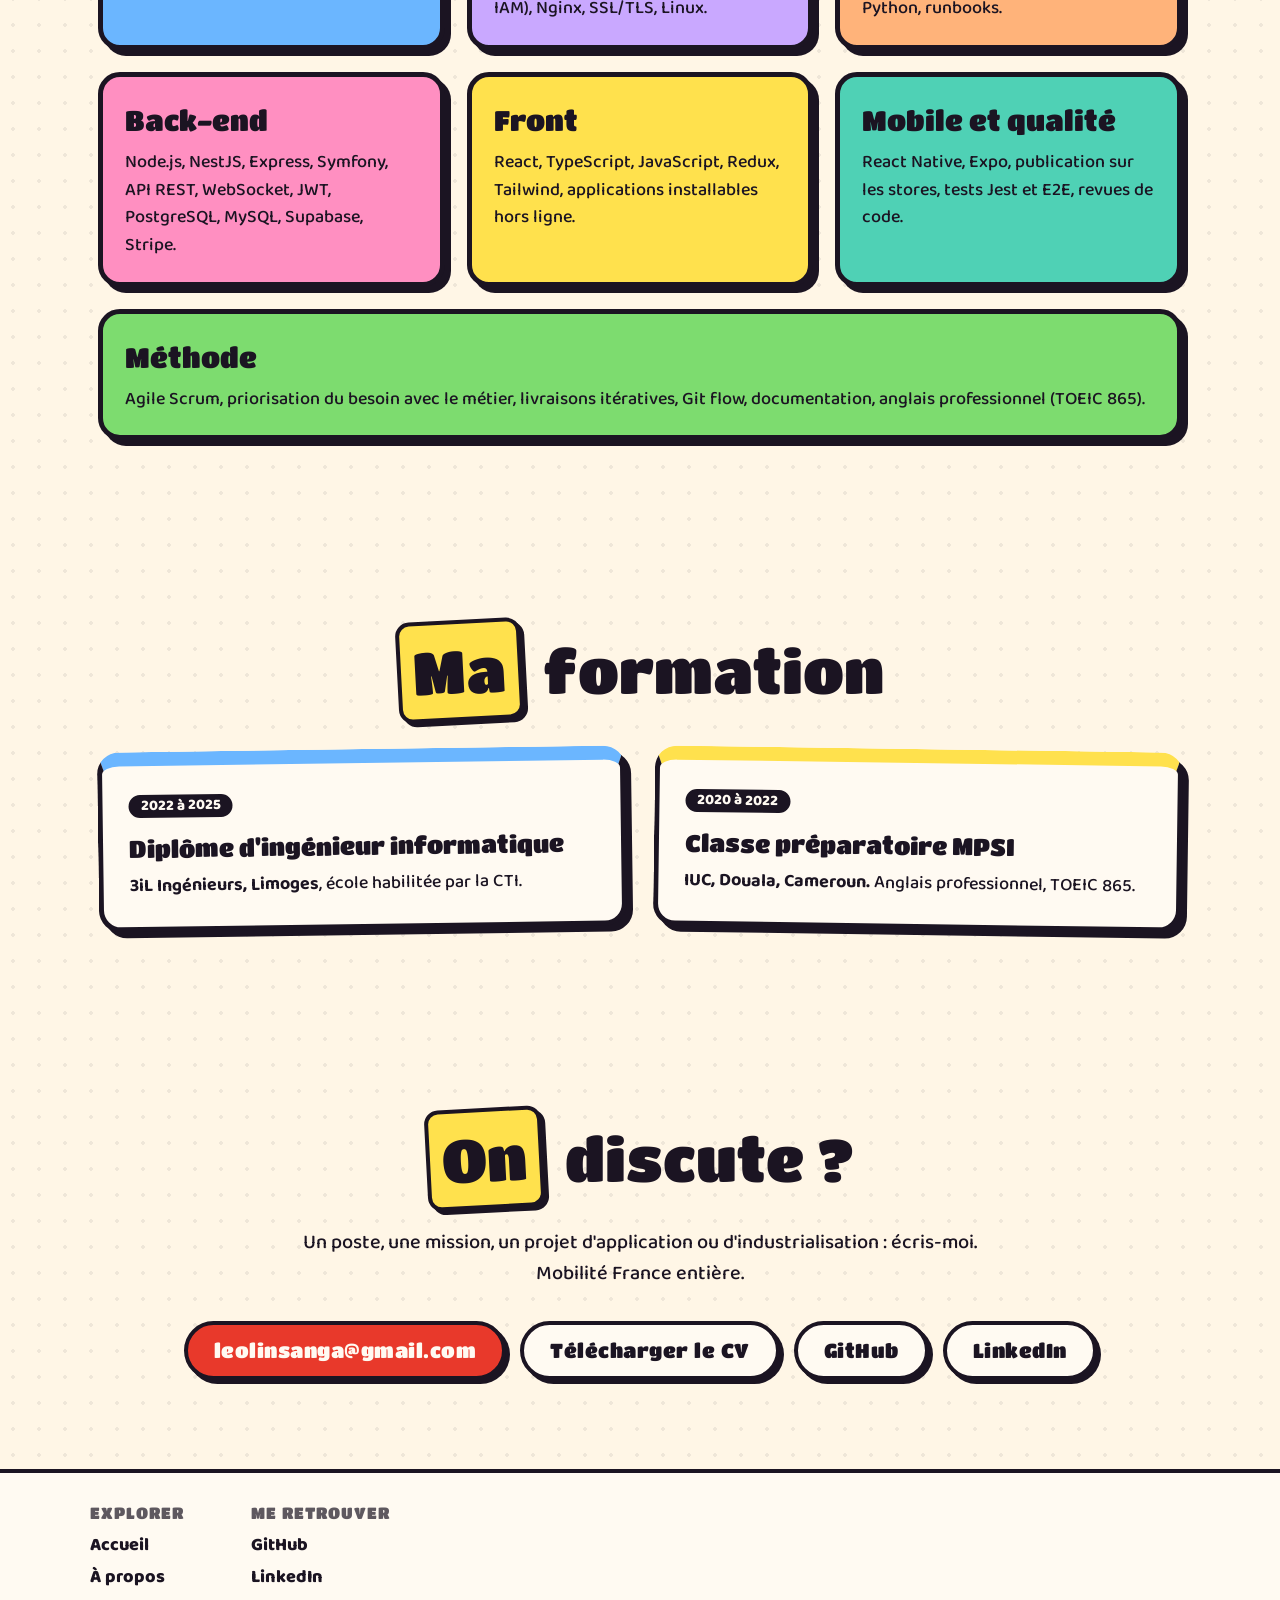
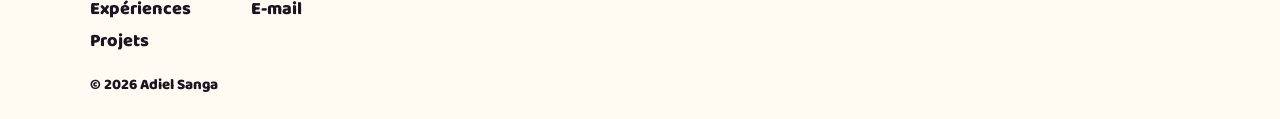
==== commit 1c7788d6: "Profil : basé à Paris, mobile dans toute la France" ====
--- a/a-propos.html
+++ b/a-propos.html
@@ -24,7 +24,7 @@
   <section id="profil" class="section">
     <h2><span>Mon</span> profil</h2>
     <div class="profil">
-      <p>Ingénieur logiciel et DevOps diplômé (CTI, Bac+5), je conçois des applications web et mobiles de bout en bout, du besoin métier à la mise en production, et j'automatise ce qui doit l'être : pipelines CI/CD, conteneurs, déploiements et supervision. Je travaille en méthodologie Agile Scrum, au plus près des équipes métier, avec des livraisons courtes et régulières. Mon objectif est simple : des livraisons fiables, que l'équipe ne redoute plus.</p>
+      <p>Ingénieur logiciel et DevOps diplômé (CTI, Bac+5), basé à Paris et mobile dans toute la France, je conçois des applications web et mobiles de bout en bout, du besoin métier à la mise en production, et j'automatise ce qui doit l'être : pipelines CI/CD, conteneurs, déploiements et supervision. Je travaille en méthodologie Agile Scrum, au plus près des équipes métier, avec des livraisons courtes et régulières. Mon objectif est simple : des livraisons fiables, que l'équipe ne redoute plus.</p>
       <p>Deux ans chez Optimum Tracker, leader français du tracker solaire, du stage à l'alternance puis au poste d'ingénieur DevOps et fullstack, m'ont appris à livrer pour le terrain. J'y ai conçu la GMAO interne qui a réduit de 60 % le temps de traitement des interventions, fait évoluer les applications mobiles de supervision de centrales agrivoltaïques et automatisé leurs builds jusqu'aux stores. Je travaille aujourd'hui chez Dooke Consulting, société d'ingénierie du numérique, à Paris en hybride, sur des projets web, mobiles et DevOps pour des clients en France et en Afrique.</p>
       <p>En dehors du travail, je construis mes propres produits : GoWithMe, une marketplace de colivraison entre l'Afrique et l'Europe, SplitEase pour partager les dépenses, Ça joue, une appli de vingt-trois jeux de soirée, Doodle Video, un pipeline qui produit tout seul des vidéos animées, et un lab Kubernetes où je teste Terraform, Ansible et Argo CD avant de m'en servir en production.</p>
       <p>J'intègre aussi l'IA à ma façon de travailler. Je conçois des skills et des plugins pour Claude Code, l'assistant de développement d'Anthropic : des instructions et des outils réutilisables qui lui apprennent à suivre mes méthodes. Doodle Video en est l'exemple le plus complet : un plugin qui enchaîne l'écriture, la voix, l'animation, les contrôles qualité et la publication de vidéos, avec des garde-fous à chaque étape. J'applique la même logique au DevOps : automatiser, vérifier, documenter.</p>
--- a/style.css
+++ b/style.css
@@ -257,3 +257,17 @@
 .cv a:hover { background: var(--yellow); }
 @media (max-width: 860px) { .duo.epure { grid-template-columns: 1fr; gap: 40px; } }
 @media (max-width: 560px) { .epure .liste a, .epure ol.liste a { grid-template-columns: 40px 1fr; } .epure .badge, .epure ol.liste .quand { grid-column: 2; justify-self: start; text-align: left; margin-top: -6px; } }
+/* pages dédiées */
+.detail { max-width: 980px; }
+.retour { display: inline-block; margin-bottom: 22px; font-weight: 800; text-decoration: none; border-bottom: 2px solid var(--ink); }
+.retour:hover { color: var(--red); }
+.seul { transform: none !important; }
+.card.seul { padding: 32px; } .card.seul h3 { font-size: 40px; }
+.sous { font-size: 26px; margin: 40px 0 16px; }
+.ecrans { display: flex; gap: 22px; overflow-x: auto; scroll-snap-type: x mandatory; padding: 6px 4px 18px; }
+.detail .videos video { box-shadow: 6px 6px 0 var(--ink); }
+.detail .videos figcaption { color: var(--ink); } .detail .videos small { color: var(--red); }
+.pager { display: flex; justify-content: space-between; gap: 16px; flex-wrap: wrap; margin-top: 36px; padding-top: 18px; border-top: 2px solid var(--ink); }
+.pager a { font-weight: 800; text-decoration: none; } .pager a:hover { color: var(--red); } .pager .suiv { margin-left: auto; }
+.detail-lien { display: inline-block; margin-top: 14px; font-weight: 800; text-decoration: none; border-bottom: 2px solid var(--ink); }
+.detail-lien:hover { color: var(--red); }
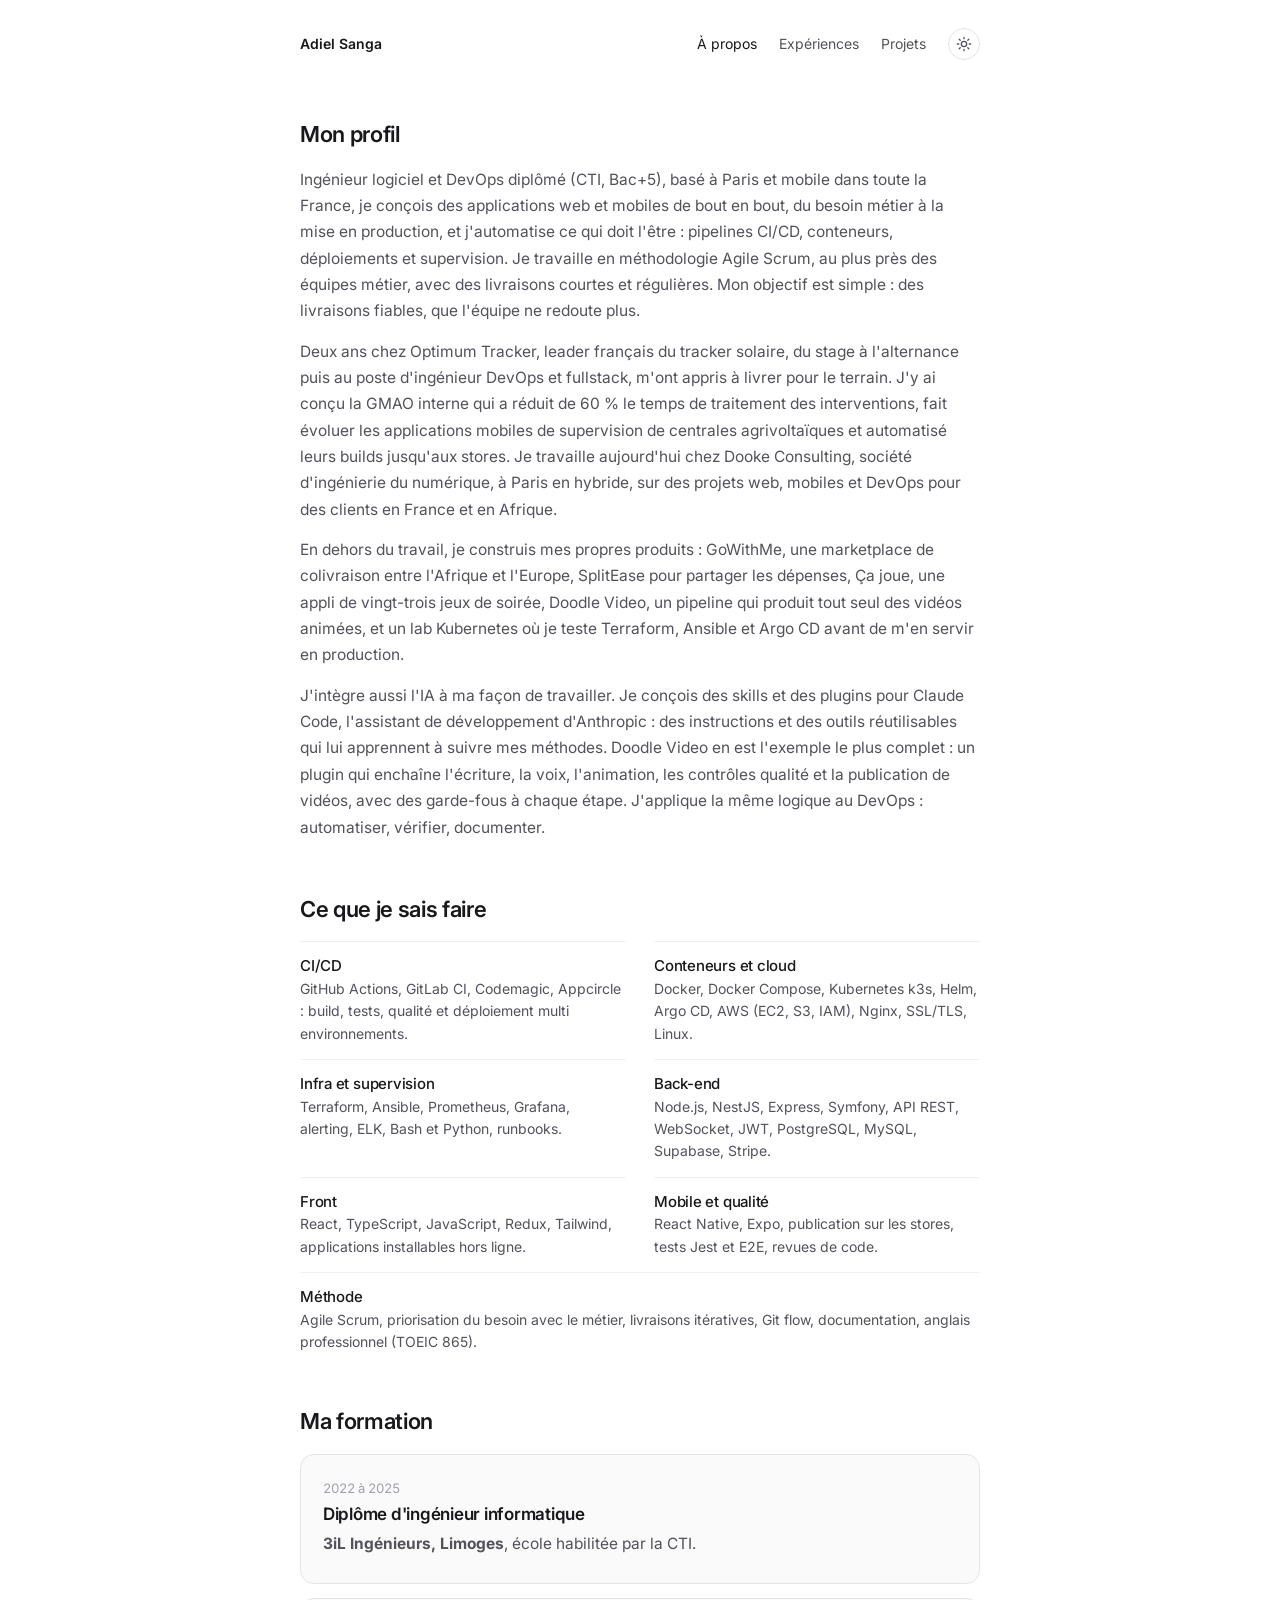
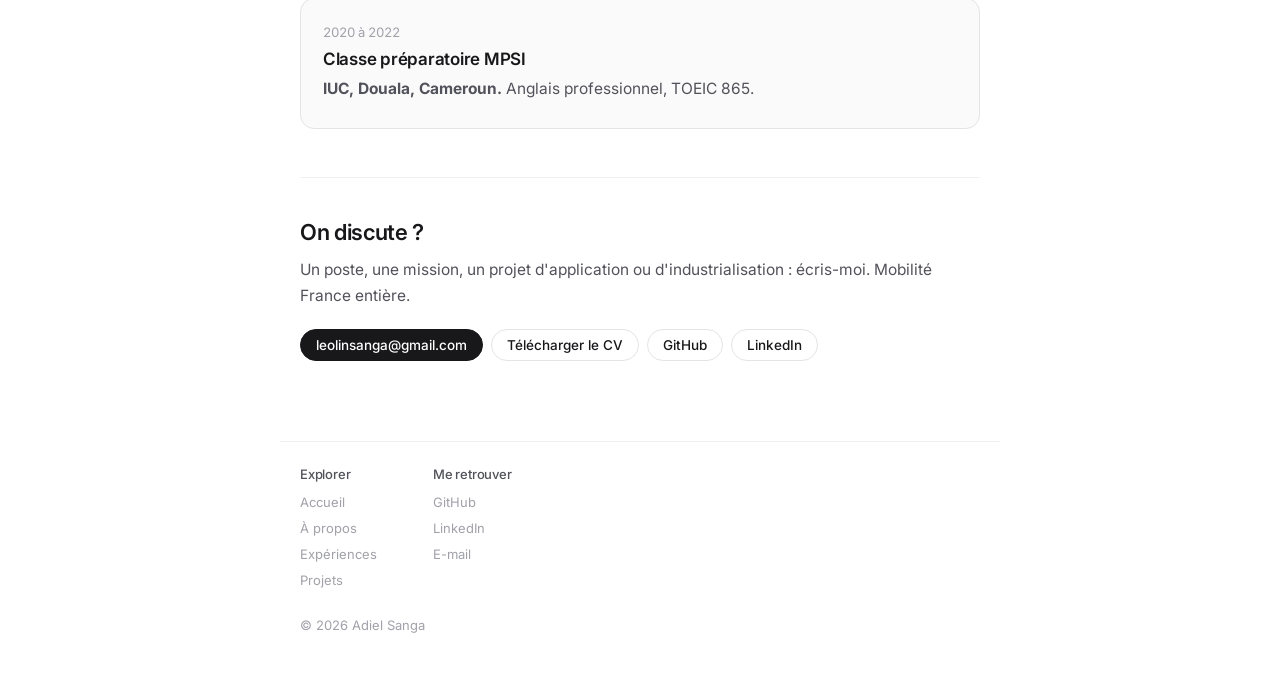
==== commit b5a14ce9: "Refonte du design : épuré, clair et sombre Une colonne étroite, police Inter, listes à filets fins. " ====
--- a/a-propos.html
+++ b/a-propos.html
@@ -8,16 +8,17 @@
 <meta property="og:title" content="Adiel Sanga · Ingénieur logiciel et DevOps">
 <meta property="og:description" content="Applications web et mobiles, API, CI/CD, conteneurs, cloud et supervision.">
 <meta property="og:image" content="assets/adiel-sanga.jpg">
+<script>try{const t=localStorage.getItem("theme");if(t)document.documentElement.dataset.theme=t}catch(e){}</script>
 <link rel="icon" href="assets/favicon.svg" type="image/svg+xml">
 <link rel="preconnect" href="https://fonts.googleapis.com">
 <link rel="preconnect" href="https://fonts.gstatic.com" crossorigin>
-<link href="https://fonts.googleapis.com/css2?family=Titan+One&family=Baloo+2:wght@500;700;800&display=swap" rel="stylesheet">
+<link href="https://fonts.googleapis.com/css2?family=Inter:wght@400;500;600&display=swap" rel="stylesheet">
 <link rel="stylesheet" href="style.css">
 </head>
 <body>
 <header class="nav">
-  <a class="logo" href="/">A<span>S</span></a>
-  <nav><a href="a-propos" aria-current="page">À propos</a><a href="experiences">Expériences</a><a href="projets">Projets</a><a href="mailto:leolinsanga@gmail.com" class="btn small">Me contacter</a></nav>
+  <a class="logo" href="/">Adiel Sanga</a>
+  <nav><a href="a-propos" aria-current="page">À propos</a><a href="experiences">Expériences</a><a href="projets">Projets</a><button type="button" class="theme" aria-label="Changer de thème"><svg class="soleil" viewBox="0 0 24 24" fill="none" stroke="currentColor" stroke-width="2" stroke-linecap="round"><circle cx="12" cy="12" r="4"/><path d="M12 2v2M12 20v2M4.9 4.9l1.4 1.4M17.7 17.7l1.4 1.4M2 12h2M20 12h2M4.9 19.1l1.4-1.4M17.7 6.3l1.4-1.4"/></svg><svg class="lune" viewBox="0 0 24 24" fill="none" stroke="currentColor" stroke-width="2" stroke-linecap="round"><path d="M21 12.8A9 9 0 1 1 11.2 3a7 7 0 0 0 9.8 9.8z"/></svg></button></nav>
 </header>
 <main>
   <!-- Profil -->
@@ -75,5 +76,9 @@
 </footer>
 
 <script>document.getElementById('annee').textContent = new Date().getFullYear();</script>
+<script>document.querySelector('.theme').addEventListener('click', () => {
+  const sombre = matchMedia('(prefers-color-scheme: dark)').matches, actuel = document.documentElement.dataset.theme || (sombre ? 'dark' : 'light');
+  const t = actuel === 'dark' ? 'light' : 'dark'; document.documentElement.dataset.theme = t; try { localStorage.setItem('theme', t); } catch (e) {}
+});</script>
 </body>
 </html>
--- a/style.css
+++ b/style.css
@@ -1,273 +1,179 @@
+/* Design épuré : clair (maquette A) et sombre (maquette B), selon le réglage de l'appareil ou le bouton */
 :root {
-  --ink: #1b1422; --bg: #fff6e6; --bg2: #3f3150; --yellow: #ffe14d; --red: #e8392b; --teal: #4fd1b5; --pink: #ff8fc1; --blue: #6bb6ff; --paper: #fffaf2;
-  --shadow: 6px 6px 0 var(--ink); --r: 22px;
+  --bg: #fff; --surface: #fafafa; --text: #18181b; --muted: #52525b; --faint: #a1a1aa; --line: #f0f0f2; --border: #e4e4e7;
+  --accent: #18181b; --accent-text: #fff; --ok: #15803d; --ok-bg: #f0fdf4; --ok-line: #bbf7d0;
+  color-scheme: light;
 }
+:root[data-theme="dark"] {
+  --bg: #0a0a0b; --surface: #111113; --text: #ededed; --muted: #a1a1a6; --faint: #6b6b70; --line: #1c1c1f; --border: #26262a;
+  --accent: #ededed; --accent-text: #0a0a0b; --ok: #4ade80; --ok-bg: #10241a; --ok-line: #1d3d2a;
+  color-scheme: dark;
+}
+@media (prefers-color-scheme: dark) {
+  :root:not([data-theme="light"]) {
+    --bg: #0a0a0b; --surface: #111113; --text: #ededed; --muted: #a1a1a6; --faint: #6b6b70; --line: #1c1c1f; --border: #26262a;
+    --accent: #ededed; --accent-text: #0a0a0b; --ok: #4ade80; --ok-bg: #10241a; --ok-line: #1d3d2a;
+    color-scheme: dark;
+  }
+}
+
 * { box-sizing: border-box; }
 html { scroll-behavior: smooth; }
-body { margin: 0; background: var(--bg); color: var(--ink); font: 500 18px/1.55 "Baloo 2", system-ui, sans-serif;
-  background-image: radial-gradient(rgba(27,20,34,.07) 2px, transparent 2px); background-size: 26px 26px; }
-h1, h2, h3, .logo, .btn { font-family: "Titan One", "Baloo 2", sans-serif; font-weight: 400; }
-a { color: inherit; }
+body { margin: 0; background: var(--bg); color: var(--text); font: 400 15.5px/1.7 Inter, system-ui, sans-serif; -webkit-font-smoothing: antialiased; }
+a { color: inherit; text-decoration: none; }
 img, video { max-width: 100%; display: block; }
+h1, h2, h3, h4 { font-weight: 600; letter-spacing: -.015em; line-height: 1.3; }
+:focus-visible { outline: 2px solid var(--text); outline-offset: 3px; border-radius: 4px; }
+
+/* conteneurs : une colonne étroite partout */
+main, .nav, .pied { max-width: 720px; margin: 0 auto; padding-left: 20px; padding-right: 20px; }
 
 /* barre du haut */
-.nav { position: sticky; top: 0; z-index: 10; display: flex; justify-content: space-between; align-items: center; gap: 16px; padding: 12px clamp(16px, 4vw, 48px);
-  background: var(--paper); border-bottom: 4px solid var(--ink); }
-.logo { font-size: 30px; text-decoration: none; background: var(--yellow); border: 4px solid var(--ink); border-radius: 14px; padding: 0 10px; box-shadow: 3px 3px 0 var(--ink); }
-.logo span { color: var(--red); }
-.nav nav { display: flex; align-items: center; gap: 18px; flex-wrap: wrap; justify-content: flex-end; }
-.nav nav a:not(.btn) { font-weight: 800; text-decoration: none; }
-.nav nav a:not(.btn):hover { color: var(--red); }
+.nav { display: flex; justify-content: space-between; align-items: center; gap: 16px; padding-top: 28px; padding-bottom: 28px; font-size: 14px; }
+.logo { font-weight: 600; white-space: nowrap; }
+.nav nav a { white-space: nowrap; }
+.logo span { all: unset; }
+.nav nav { display: flex; align-items: center; gap: 22px; color: var(--muted); }
+.nav nav a:hover, .nav nav a[aria-current="page"] { color: var(--text); }
+.theme { background: none; border: 1px solid var(--border); color: var(--muted); border-radius: 999px; width: 32px; height: 32px; display: grid; place-items: center; cursor: pointer; padding: 0; }
+.theme:hover { color: var(--text); }
+.theme svg { width: 16px; height: 16px; }
+.theme .lune { display: none; }
+:root[data-theme="dark"] .theme .soleil { display: none; } :root[data-theme="dark"] .theme .lune { display: block; }
+@media (prefers-color-scheme: dark) { :root:not([data-theme="light"]) .theme .soleil { display: none; } :root:not([data-theme="light"]) .theme .lune { display: block; } }
 
-/* boutons */
-.btn { display: inline-block; text-decoration: none; background: var(--red); color: var(--paper); border: 4px solid var(--ink); border-radius: 999px; padding: 10px 26px; font-size: 20px;
-  box-shadow: 4px 4px 0 var(--ink); transition: transform .12s, box-shadow .12s; letter-spacing: .5px; }
-.btn:hover { transform: translate(-2px, -2px); box-shadow: 6px 6px 0 var(--ink); }
-.btn:active { transform: translate(3px, 3px); box-shadow: 1px 1px 0 var(--ink); }
-.btn.ghost { background: var(--paper); color: var(--ink); }
-.btn.small { font-size: 16px; padding: 6px 18px; }
+/* boutons et liens */
+.btn { display: inline-flex; align-items: center; gap: 6px; font: 500 13.5px Inter, sans-serif; border: 1px solid var(--border); border-radius: 999px; padding: 7px 15px; color: var(--text); background: transparent; cursor: pointer; transition: border-color .15s; }
+.btn:hover { border-color: var(--faint); }
+.btn:not(.ghost):not(.small) { background: var(--accent); color: var(--accent-text); border-color: var(--accent); }
+.btn.small { padding: 5px 13px; font-size: 13px; }
+.cta, .center, .links { display: flex; flex-wrap: wrap; gap: 8px; margin-top: 20px; }
 
 /* accueil */
-.hero { display: grid; grid-template-columns: 1.1fr .9fr; align-items: center; gap: 24px; max-width: 1180px; margin: 0 auto; padding: clamp(32px, 6vw, 80px) clamp(16px, 4vw, 48px); }
-.tag { display: inline-block; margin: 0; background: var(--teal); border: 4px solid var(--ink); border-radius: 12px; padding: 2px 14px; font-weight: 800; transform: rotate(-3deg); box-shadow: 3px 3px 0 var(--ink); }
-h1 { font-size: clamp(48px, 9vw, 104px); line-height: .95; margin: 18px 0 8px; color: var(--yellow); -webkit-text-stroke: 4px var(--ink); paint-order: stroke fill; text-shadow: 6px 6px 0 var(--ink); }
-.role { font-family: "Titan One", sans-serif; font-size: clamp(22px, 3.2vw, 34px); line-height: 1.15; margin: 6px 0 16px; }
-.role span { color: var(--red); }
-.lead { max-width: 34em; font-size: 20px; }
-.cta { display: flex; flex-wrap: wrap; gap: 14px; margin-top: 22px; }
-.hero-art { position: relative; }
-.bonhomme { width: 100%; max-width: 420px; margin: 0 auto; display: block; }
-.bonhomme .corps { animation: respire 2.6s ease-in-out infinite; transform-origin: 200px 430px; }
-.bonhomme .bras { animation: coucou 1.1s ease-in-out infinite; transform-origin: 250px 312px; }
-.bonhomme .yeux { animation: cligne 4s infinite; transform-origin: 200px 182px; }
-.bulle { position: absolute; top: 4%; right: 2%; background: var(--paper); border: 4px solid var(--ink); border-radius: 20px; padding: 8px 18px; font: 400 24px "Titan One"; box-shadow: var(--shadow); transform: rotate(4deg); }
-@keyframes respire { 50% { transform: scaleY(1.025) translateY(-4px); } }
-@keyframes coucou { 50% { transform: rotate(-14deg); } }
-@keyframes cligne { 0%, 92%, 100% { transform: scaleY(1); } 95% { transform: scaleY(.1); } }
+.hero-lite { padding: 48px 0 8px; }
+.avatar { width: 76px; height: 76px; border-radius: 50%; object-fit: cover; }
+.salut { font-size: 30px; margin: 24px 0 0; }
+.salut span { color: var(--muted); }
+.dispo { display: inline-flex; align-items: center; gap: 8px; font-size: 12.5px; font-weight: 500; color: var(--ok); background: var(--ok-bg); border: 1px solid var(--ok-line); border-radius: 999px; padding: 3px 11px; margin-top: 14px; }
+.dispo::before { content: ""; width: 7px; height: 7px; border-radius: 50%; background: currentColor; }
+.intro { color: var(--muted); margin: 16px 0 0; }
+.intro a { color: var(--text); text-decoration: underline; text-decoration-color: var(--border); text-underline-offset: 3px; }
+.chiffres { display: flex; flex-wrap: wrap; gap: 6px 22px; list-style: none; padding: 0; margin: 18px 0 0; font-size: 14px; color: var(--muted); }
+.chiffres b { color: var(--text); font-weight: 600; }
+.reseaux { display: flex; flex-wrap: wrap; gap: 8px; margin: 22px 0 0; }
+.reseaux a { font-size: 13px; border: 1px solid var(--border); border-radius: 999px; padding: 6px 14px; color: var(--muted); transition: border-color .15s, color .15s; }
+.reseaux a:hover { color: var(--text); border-color: var(--faint); }
+.reseaux a:first-child { background: var(--accent); color: var(--accent-text); border-color: var(--accent); }
 
-/* sections */
-.section { max-width: 1180px; margin: 0 auto; padding: clamp(48px, 7vw, 90px) clamp(16px, 4vw, 48px); }
-.section.dark { max-width: none; background: var(--bg2); color: var(--paper); border-block: 4px solid var(--ink); }
-.section.dark > * { max-width: 1180px; margin-left: auto; margin-right: auto; }
-h2 { font-size: clamp(36px, 6vw, 60px); margin: 0 0 28px; text-align: center; }
-h2 span { display: inline-block; background: var(--yellow); color: var(--ink); border: 4px solid var(--ink); border-radius: 14px; padding: 0 12px; transform: rotate(-3deg); box-shadow: 4px 4px 0 var(--ink); margin-right: 8px; }
-.sub { text-align: center; font-size: 20px; margin: -10px auto 32px; max-width: 36em; }
-.center { display: flex; justify-content: center; flex-wrap: wrap; gap: 14px; margin-top: 32px; }
+/* listes de l'accueil */
+.duo { display: block; padding: 8px 0 0; }
+.colonne { margin-top: 40px; }
+.petit-titre { font-size: 13px; font-weight: 500; color: var(--faint); margin: 0 0 6px; letter-spacing: 0; }
+.liste { list-style: none; margin: 0; padding: 0; }
+.liste a { display: flex; gap: 16px; padding: 14px 0; border-top: 1px solid var(--line); }
+.liste .pastille { display: none; }
+.liste .txt { flex: 1; display: flex; flex-direction: column; min-width: 0; }
+.liste b { font-weight: 500; font-size: 15px; }
+.liste a:hover b { text-decoration: underline; text-underline-offset: 3px; }
+.liste small { color: var(--muted); font-size: 14px; }
+.liste em { font-style: normal; color: var(--muted); font-size: 14px; line-height: 1.55; margin-top: 2px; }
+.liste .badge, .liste .quand { color: var(--faint); font-size: 13px; white-space: nowrap; }
+.voir, .detail-lien, .retour { display: inline-block; font-size: 14px; color: var(--muted); margin-top: 10px; }
+.voir:hover, .detail-lien:hover, .retour:hover { color: var(--text); }
+.cv { margin-top: 14px; }
+.cv a { font-size: 14px; color: var(--muted); text-decoration: underline; text-decoration-color: var(--border); text-underline-offset: 3px; }
+.cv a:hover { color: var(--text); }
 
-/* projets */
-.grid { display: grid; grid-template-columns: repeat(2, 1fr); gap: 28px; }
-.card { background: var(--paper); border: 5px solid var(--ink); border-radius: var(--r); padding: 26px; box-shadow: var(--shadow); transition: transform .15s; position: relative; }
-.card:nth-child(odd) { transform: rotate(-.8deg); } .card:nth-child(even) { transform: rotate(.8deg); }
-.card:hover { transform: rotate(0) translateY(-4px); }
-.card-head { display: flex; align-items: center; gap: 14px; margin-bottom: 8px; }
-.card h3 { font-size: 30px; margin: 0; }
-.card h3 em { font: 800 14px "Baloo 2"; font-style: normal; background: var(--ink); color: var(--paper); border-radius: 999px; padding: 2px 10px; vertical-align: middle; }
-.emoji-dot { display: grid; place-items: center; width: 54px; height: 54px; flex: none; border: 4px solid var(--ink); border-radius: 50%; font: 400 28px "Titan One"; box-shadow: 3px 3px 0 var(--ink); }
-.c-yellow .emoji-dot { background: var(--yellow); } .c-teal .emoji-dot { background: var(--teal); } .c-pink .emoji-dot { background: var(--pink); } .c-blue .emoji-dot { background: var(--blue); }
-.c-yellow { border-top-width: 14px; border-top-color: var(--yellow); } .c-teal { border-top-width: 14px; border-top-color: var(--teal); } .c-pink { border-top-width: 14px; border-top-color: var(--pink); } .c-blue { border-top-width: 14px; border-top-color: var(--blue); }
-.chips { display: flex; flex-wrap: wrap; gap: 8px; list-style: none; padding: 0; margin: 14px 0; }
-.chips li { border: 3px solid var(--ink); border-radius: 999px; padding: 0 12px; font-weight: 800; font-size: 15px; background: var(--bg); }
-.links { display: flex; gap: 10px; flex-wrap: wrap; }
+/* sections des pages */
+.section { padding: 32px 0 8px; }
+.section h2 { font-size: 22px; margin: 0 0 18px; }
+.section h2 span { all: unset; }
+.sub { color: var(--muted); margin: -8px 0 0; }
+.contact { border-top: 1px solid var(--line); margin-top: 40px; padding-top: 40px; }
+
+/* profil et compétences */
+.profil p { color: var(--muted); margin: 0 0 14px; }
+.skills { display: grid; grid-template-columns: repeat(2, 1fr); gap: 0 28px; }
+.skill { padding: 14px 0; border-top: 1px solid var(--line); }
+.skill h3 { font-size: 15px; font-weight: 500; margin: 0 0 2px; }
+.skill p { margin: 0; color: var(--muted); font-size: 14px; line-height: 1.6; }
+.skill.s7 { grid-column: 1 / -1; }
+
+/* cartes (projets, formation) */
+.grid, .featured { display: grid; gap: 14px; }
+.card { border: 1px solid var(--border); border-radius: 14px; background: var(--surface); padding: 20px 22px; scroll-margin-top: 24px; }
+.card:target, .xp:target { border-color: var(--faint); }
+.card-head { display: flex; align-items: center; gap: 12px; margin-bottom: 6px; }
+.emoji-dot { display: none; }
+.card h3 { font-size: 17px; margin: 0; }
+.card p { color: var(--muted); margin: 6px 0; }
+.card .date { margin-bottom: 4px; }
+.autres { font-size: 13px; font-weight: 500; color: var(--faint); margin: 36px 0 10px; }
+.points { margin: 10px 0; padding-left: 18px; color: var(--muted); font-size: 14.5px; }
+.points li { margin: 3px 0; }
+.points li::marker { color: var(--faint); }
+.chips { display: flex; flex-wrap: wrap; gap: 6px; list-style: none; padding: 0; margin: 14px 0 0; }
+.chips li { font-size: 12px; color: var(--muted); border: 1px solid var(--border); border-radius: 6px; padding: 1px 8px; background: var(--bg); }
+.date { display: inline-block; font-size: 13px; color: var(--faint); font-variant-numeric: tabular-nums; }
+
+/* expériences : contexte, besoin, solution, résultat */
+.xp-list { display: grid; gap: 0; }
+.xp { padding: 24px 0; border-top: 1px solid var(--line); scroll-margin-top: 24px; }
+.xp > header h3 { font-size: 17px; margin: 4px 0 14px; }
+.xp h3 em { display: block; font-style: normal; font-weight: 400; font-size: 14px; color: var(--muted); }
+.csbr { display: flex; flex-direction: column; gap: 14px; margin: 0; }
+.csbr > div { display: grid; grid-template-columns: 96px 1fr; gap: 16px; }
+.csbr > .sol { order: 3; } .csbr > div:nth-child(4) { order: 4; }
+.csbr dt { font-size: 13px; color: var(--faint); padding-top: 2px; }
+.csbr dd { margin: 0; color: var(--muted); font-size: 14.5px; }
+.sol dd p { margin: 0 0 8px; }
+.axe { display: inline-block; font-size: 11.5px; font-weight: 600; color: var(--text); border: 1px solid var(--border); border-radius: 6px; padding: 0 7px; margin-right: 6px; }
+.wins { display: flex; flex-wrap: wrap; gap: 6px 18px; list-style: none; padding: 0; margin: 0; }
+.wins b { color: var(--text); font-weight: 600; }
+
+/* pages dédiées */
+.detail { padding-top: 16px; }
+.retour { margin: 0 0 20px; }
+.card.seul { background: none; border: 0; padding: 0; }
+.card.seul h3, .card.big.seul h3 { font-size: 26px; }
+.sous { font-size: 13px; font-weight: 500; color: var(--faint); margin: 36px 0 12px; }
+.ecrans, .apercu-ecrans { display: flex; gap: 14px; overflow-x: auto; scroll-snap-type: x mandatory; padding-bottom: 12px; }
+.telephone { flex: none; width: 200px; margin: 0; scroll-snap-align: start; border: 1px solid var(--border); border-radius: 26px; padding: 6px; background: var(--surface); }
+.telephone img { width: 100%; height: auto; border-radius: 20px; }
+.pager { display: flex; justify-content: space-between; gap: 16px; flex-wrap: wrap; margin-top: 36px; padding-top: 18px; border-top: 1px solid var(--line); font-size: 14px; color: var(--muted); }
+.pager a:hover { color: var(--text); } .pager .suiv { margin-left: auto; }
 
 /* vidéos */
-.videos { display: grid; grid-template-columns: repeat(3, 1fr); gap: 28px; }
+.videos { display: grid; grid-template-columns: repeat(3, 1fr); gap: 14px; }
 .videos figure { margin: 0; }
-.videos video { width: 100%; aspect-ratio: 9 / 16; object-fit: cover; background: var(--ink); border: 5px solid var(--ink); border-radius: var(--r); box-shadow: 6px 6px 0 var(--yellow); }
-.videos figcaption { margin-top: 12px; text-align: center; font: 400 24px "Titan One"; }
-.videos small { display: block; font: 800 15px "Baloo 2"; color: var(--yellow); text-transform: uppercase; letter-spacing: 1px; }
+.videos video { width: 100%; aspect-ratio: 9 / 16; object-fit: cover; background: #000; border-radius: 12px; border: 1px solid var(--border); }
+.videos figcaption { margin-top: 8px; font-size: 14px; font-weight: 500; }
+.videos small { display: block; font-size: 12px; color: var(--faint); font-weight: 400; }
+.section.dark { background: none; }
 
-/* compétences */
-.skills { display: grid; grid-template-columns: repeat(4, 1fr); gap: 22px; }
-.skill { border: 5px solid var(--ink); border-radius: var(--r); padding: 22px; box-shadow: var(--shadow); }
-.skill h3 { font-size: 28px; margin: 0 0 6px; }
-.skill p { margin: 0; }
-.s1 { background: var(--yellow); } .s2 { background: var(--teal); } .s3 { background: var(--pink); } .s4 { background: var(--blue); }
+/* fenêtre d'aperçu des applis */
+#apercu { width: min(960px, 94vw); max-height: 92vh; padding: 20px; border: 1px solid var(--border); border-radius: 16px; background: var(--bg); color: var(--text); }
+#apercu::backdrop { background: rgba(0, 0, 0, .6); }
+.apercu-head { display: flex; justify-content: space-between; align-items: center; gap: 12px; margin-bottom: 14px; }
+.apercu-head h3 { margin: 0; font-size: 17px; }
+.apercu-aide { margin: 0; text-align: center; color: var(--faint); font-size: 13px; }
 
-/* contact et pied de page */
-.contact { text-align: center; }
-footer { text-align: center; padding: 26px 16px; border-top: 4px solid var(--ink); background: var(--paper); font-weight: 800; }
+/* pied de page */
+.pied { margin-top: 72px; padding-top: 24px; padding-bottom: 40px; border-top: 1px solid var(--line); font-size: 13px; color: var(--faint); }
+.pied-cols { display: flex; gap: 56px; flex-wrap: wrap; margin-bottom: 20px; }
+.pied h4 { margin: 0 0 6px; font-size: 13px; font-weight: 500; color: var(--muted); }
+.pied-cols a { display: block; padding: 2px 0; } .pied-cols a:hover { color: var(--text); }
+.pied p { margin: 0; }
 
-/* téléphone et tablette */
-@media (max-width: 900px) {
-  .photo { max-width: 260px; }
-  .hero { grid-template-columns: 1fr; text-align: center; }
-  .hero .cta { justify-content: center; } .lead { margin: 0 auto; }
-  .hero-art { order: -1; max-width: 300px; margin: 0 auto; }
-  .grid { grid-template-columns: 1fr; }
-  .skills { grid-template-columns: repeat(2, 1fr); }
-  .videos { grid-template-columns: repeat(3, minmax(220px, 1fr)); overflow-x: auto; scroll-snap-type: x mandatory; padding-bottom: 12px; }
-  .videos figure { scroll-snap-align: center; }
+@media (max-width: 560px) {
+  .nav { gap: 10px; font-size: 13.5px; }
+  .nav nav { gap: 12px; }
+  .salut { font-size: 26px; }
+  .skills { grid-template-columns: 1fr; }
+  .csbr > div { grid-template-columns: 1fr; gap: 2px; }
+  .videos { grid-template-columns: repeat(3, 70vw); overflow-x: auto; scroll-snap-type: x mandatory; }
+  .telephone { width: 64vw; }
+  .liste a { flex-wrap: wrap; gap: 2px 16px; }
+  .liste .badge, .liste .quand { width: 100%; padding-left: 0; }
 }
-@media (max-width: 560px) {
-  .nav nav a:not(.btn) { display: none; }
-  .skills { grid-template-columns: 1fr; }
-  .card, .card:nth-child(odd), .card:nth-child(even) { transform: none; }
-}
-@media (prefers-reduced-motion: reduce) { .bonhomme * { animation: none !important; } html { scroll-behavior: auto; } }
-@media (max-width: 560px) { .card h3 { font-size: 26px; } .card h3 em { display: inline-block; margin-top: 4px; } }
-/* chiffres clés */
-.stats { display: flex; flex-wrap: wrap; gap: 10px; list-style: none; padding: 0; margin: 18px 0 0; }
-.stats li { background: var(--paper); border: 3px solid var(--ink); border-radius: 14px; padding: 4px 14px; box-shadow: 3px 3px 0 var(--ink); font-weight: 700; }
-.stats b { font-family: "Titan One"; font-weight: 400; color: var(--red); }
-.c-green { border-top-width: 14px; border-top-color: #7ddc6f; } .c-green .emoji-dot { background: #7ddc6f; }
-.grid .card:last-child:nth-child(odd) { grid-column: 1 / -1; }
-.skills { grid-template-columns: repeat(3, 1fr); }
-.s5 { background: #c9a8ff; } .s6 { background: #ffb37a; }
-/* parcours */
-.timeline { list-style: none; margin: 0 auto; padding: 0 0 0 34px; max-width: 860px; position: relative; }
-.timeline::before { content: ""; position: absolute; left: 12px; top: 8px; bottom: 8px; width: 6px; background: var(--ink); border-radius: 3px; }
-.timeline > li { position: relative; background: var(--paper); border: 5px solid var(--ink); border-radius: var(--r); padding: 18px 22px; margin-bottom: 26px; box-shadow: var(--shadow); }
-.timeline > li::before { content: ""; position: absolute; left: -36px; top: 22px; width: 22px; height: 22px; border: 5px solid var(--ink); border-radius: 50%; background: var(--yellow); }
-.t-teal::before { background: var(--teal) !important; } .t-pink::before { background: var(--pink) !important; } .t-blue::before { background: var(--blue) !important; }
-.timeline .date { display: inline-block; background: var(--ink); color: var(--paper); border-radius: 999px; padding: 0 12px; font-weight: 800; font-size: 15px; }
-.timeline h3 { font-size: 24px; margin: 8px 0 4px; }
-.timeline h3 em { display: block; font: 800 17px "Baloo 2"; font-style: normal; color: var(--red); }
-.timeline p { margin: 6px 0; }
-.wins { display: flex; flex-wrap: wrap; gap: 8px; list-style: none; padding: 0; margin: 10px 0 0; }
-.wins li { background: var(--yellow); border: 3px solid var(--ink); border-radius: 12px; padding: 2px 10px; font-weight: 700; font-size: 15px; }
-.wins b { font-family: "Titan One"; font-weight: 400; }
-@media (max-width: 900px) {
-  .photo { max-width: 260px; } .skills { grid-template-columns: repeat(2, 1fr); } .grid .card:last-child:nth-child(odd) { grid-column: auto; } }
-@media (max-width: 560px) { .skills { grid-template-columns: 1fr; } .hero .stats { justify-content: center; } }
-/* side projects en vedette */
-.featured { display: grid; grid-template-columns: 1fr 1fr; gap: 28px; }
-.card.big { padding: 30px; }
-.card.big h3 { font-size: 36px; }
-.points { margin: 8px 0 4px; padding-left: 22px; }
-.points li { margin: 4px 0; }
-.points li::marker { color: var(--red); }
-.autres { font-size: 28px; text-align: center; margin: 52px 0 22px; }
-.grid.three { grid-template-columns: repeat(3, 1fr); }
-.grid.three .card { padding: 22px; } .grid.three .card h3 { font-size: 24px; }
-.grid.three .card:last-child:nth-child(odd) { grid-column: auto; }
-@media (max-width: 900px) {
-  .photo { max-width: 260px; } .featured, .grid.three { grid-template-columns: 1fr; } }
-/* étiquettes et coordonnées de l'accueil */
-.tags { display: flex; flex-wrap: wrap; gap: 8px; list-style: none; padding: 0; margin: 14px 0 0; }
-.tags li { background: var(--ink); color: var(--paper); border-radius: 999px; padding: 2px 14px; font-weight: 800; font-size: 15px; }
-.coords { display: flex; flex-wrap: wrap; gap: 6px 18px; margin: 14px 0 0; font-weight: 700; }
-.coords a { text-decoration: underline; text-decoration-thickness: 3px; text-decoration-color: var(--yellow); text-underline-offset: 4px; }
-/* profil */
-.profil { max-width: 860px; margin: 0 auto; background: var(--paper); border: 5px solid var(--ink); border-left-width: 16px; border-left-color: var(--red); border-radius: var(--r); padding: 26px 30px; box-shadow: var(--shadow); font-size: 19px; }
-.profil p { margin: 0 0 14px; } .profil p:last-child { margin: 0; }
-/* expériences : contexte, besoin, solution, résultat */
-.xp-list { display: grid; gap: 30px; max-width: 980px; margin: 0 auto; }
-.xp { background: var(--paper); border: 5px solid var(--ink); border-radius: var(--r); padding: 24px 28px; box-shadow: var(--shadow); border-top-width: 14px; }
-.xp.t-yellow { border-top-color: var(--yellow); } .xp.t-teal { border-top-color: var(--teal); } .xp.t-pink { border-top-color: var(--pink); }
-.date { display: inline-block; background: var(--ink); color: var(--paper); border-radius: 999px; padding: 0 12px; font-weight: 800; font-size: 15px; }
-.xp h3 { font-size: 26px; margin: 8px 0 14px; }
-.xp h3 em { display: block; font: 800 17px "Baloo 2"; font-style: normal; color: var(--red); }
-.csbr { display: grid; grid-template-columns: repeat(2, 1fr); gap: 14px; margin: 0; }
-.csbr > div { border: 3px solid var(--ink); border-radius: 16px; padding: 12px 16px; background: var(--bg); }
-.csbr dt { display: inline-block; font: 400 18px "Titan One"; border: 3px solid var(--ink); border-radius: 10px; padding: 0 10px; margin-bottom: 6px; box-shadow: 2px 2px 0 var(--ink); }
-.csbr > div:nth-child(1) dt { background: var(--blue); } .csbr > div:nth-child(2) dt { background: var(--pink); } .csbr > div:nth-child(3) dt { background: var(--yellow); } .csbr > div:nth-child(4) dt { background: #7ddc6f; }
-.csbr dd { margin: 0; }
-.csbr .wins { margin: 2px 0 0; }
-#formation .card h3 { font-size: 24px; margin: 10px 0 6px; } #formation .card p { margin: 0; }
-@media (max-width: 760px) { .csbr { grid-template-columns: 1fr; } .xp { padding: 20px; } .hero .tags, .hero .coords { justify-content: center; } }
-/* photo de profil */
-.photo { width: 100%; height: auto; max-width: 380px; aspect-ratio: 1 / 1; object-fit: cover; margin: 0 auto; display: block; border-radius: 50%; border: 7px solid var(--ink); box-shadow: 10px 10px 0 var(--yellow), 10px 10px 0 4px var(--ink); background: #e2e8f0; }
-.hero-art .bulle { top: 2%; right: 4%; }
-/* aperçu des applis */
-button.btn { cursor: pointer; font-family: "Titan One", sans-serif; }
-#apercu { width: min(1100px, 94vw); max-height: 92vh; padding: 20px; border: 6px solid var(--ink); border-radius: var(--r); background: var(--bg2); color: var(--paper); box-shadow: 10px 10px 0 var(--ink); }
-#apercu::backdrop { background: rgba(27, 20, 34, .7); }
-.apercu-head { display: flex; justify-content: space-between; align-items: center; gap: 12px; margin-bottom: 14px; }
-.apercu-head h3 { margin: 0; font-size: 28px; }
-.apercu-ecrans { display: flex; gap: 22px; overflow-x: auto; scroll-snap-type: x mandatory; padding: 6px 4px 18px; }
-.telephone { flex: none; margin: 0; width: 240px; scroll-snap-align: center; background: var(--ink); border-radius: 34px; padding: 10px; box-shadow: 6px 6px 0 var(--yellow); }
-.telephone img { width: 100%; height: auto; border-radius: 26px; display: block; }
-.apercu-aide { margin: 0; text-align: center; font-weight: 700; opacity: .8; font-size: 15px; }
-@media (max-width: 560px) { .telephone { width: 72vw; } #apercu { padding: 14px; } }
-/* solution : DevOps d'abord, sur toute la largeur */
-.csbr > .sol { grid-column: 1 / -1; order: 3; }
-.csbr > div:nth-child(4) { order: 4; grid-column: 1 / -1; }
-.sol dd p { margin: 6px 0; }
-.axe { display: inline-block; font: 400 14px "Titan One"; background: var(--ink); color: var(--yellow); border-radius: 8px; padding: 1px 8px; margin-right: 6px; letter-spacing: .5px; }
-.axe.dev { color: var(--teal); }
-.axe.agile { color: var(--pink); }
-.s7 { background: #7ddc6f; }
-.skills .skill.s7 { grid-column: 1 / -1; }
-@media (max-width: 900px) { .skills .skill.s7 { grid-column: auto; } }
-/* ===== accueil allégé ===== */
-.nav nav a[aria-current="page"] { color: var(--red); text-decoration: underline; text-decoration-thickness: 3px; text-underline-offset: 6px; }
-.hero-lite { max-width: 820px; margin: 0 auto; padding: clamp(40px, 7vw, 88px) clamp(16px, 4vw, 32px) 24px; }
-.avatar { width: 96px; height: 96px; border-radius: 50%; border: 5px solid var(--ink); box-shadow: 4px 4px 0 var(--yellow), 4px 4px 0 3px var(--ink); object-fit: cover; }
-.salut { font-size: clamp(34px, 5.6vw, 60px); line-height: 1.08; margin: 22px 0 16px; }
-.salut span { color: var(--red); }
-.intro { font-size: 20px; max-width: 40em; margin: 0 0 18px; }
-.intro a { font-weight: 800; text-decoration-color: var(--yellow); text-decoration-thickness: 3px; text-underline-offset: 4px; }
-.chiffres { display: flex; flex-wrap: wrap; gap: 8px 22px; list-style: none; padding: 0; margin: 0 0 16px; font-weight: 700; }
-.chiffres b { font-family: "Titan One"; font-weight: 400; font-size: 20px; color: var(--ink); background: var(--yellow); border: 3px solid var(--ink); border-radius: 10px; padding: 0 8px; margin-right: 4px; }
-.reseaux { display: flex; flex-wrap: wrap; gap: 8px 18px; margin: 0; font-weight: 800; }
-.reseaux a { text-decoration: underline; text-decoration-thickness: 3px; text-decoration-color: var(--teal); text-underline-offset: 4px; }
-.duo { max-width: 1100px; margin: 0 auto; padding: 32px clamp(16px, 4vw, 32px) clamp(48px, 7vw, 80px); display: grid; grid-template-columns: 1.15fr .85fr; gap: 28px; align-items: start; }
-.colonne { background: var(--paper); border: 5px solid var(--ink); border-radius: var(--r); padding: 22px; box-shadow: var(--shadow); }
-.petit-titre { font-size: 24px; text-align: left; margin: 0 0 12px; }
-.liste { list-style: none; margin: 0; padding: 0; }
-.liste li + li { border-top: 3px dashed rgba(27,20,34,.18); }
-.liste a { display: grid; grid-template-columns: auto 1fr auto; gap: 14px; align-items: center; padding: 14px 10px; border-radius: 14px; text-decoration: none; transition: background .15s, transform .15s; }
-.liste a:hover, .liste a:focus-visible { background: var(--bg); transform: translateX(4px); outline: none; }
-.liste a:hover b { color: var(--red); }
-.pastille { display: grid; place-items: center; width: 46px; height: 46px; border: 4px solid var(--ink); border-radius: 50%; font: 400 17px "Titan One"; box-shadow: 2px 2px 0 var(--ink); }
-.pastille.c-yellow { background: var(--yellow); } .pastille.c-teal { background: var(--teal); } .pastille.c-pink { background: var(--pink); } .pastille.c-blue { background: var(--blue); } .pastille.c-green { background: #7ddc6f; }
-.liste .txt { display: flex; flex-direction: column; min-width: 0; }
-.liste b { font: 400 19px "Titan One"; }
-.liste small { font-weight: 800; font-size: 14px; opacity: .7; }
-.liste em { font-style: normal; font-size: 15px; margin-top: 2px; }
-.badge { font-weight: 800; font-size: 13px; border: 3px solid var(--ink); border-radius: 999px; padding: 0 10px; background: var(--bg); white-space: nowrap; }
-.quand { font-weight: 800; font-size: 13px; opacity: .75; text-align: right; }
-.voir { display: inline-block; margin-top: 12px; font: 400 17px "Titan One"; text-decoration: none; border-bottom: 4px solid var(--yellow); }
-.voir:hover { color: var(--red); }
-/* éléments ciblés depuis l'accueil */
-.xp:target, .card:target { outline: 6px solid var(--yellow); outline-offset: 6px; scroll-margin-top: 110px; }
-.xp, .card { scroll-margin-top: 110px; }
-/* pied de page */
-.pied { text-align: left; padding: 30px clamp(16px, 4vw, 48px) 22px; }
-.pied-cols { max-width: 1100px; margin: 0 auto 16px; display: flex; gap: 60px; flex-wrap: wrap; }
-.pied h4 { margin: 0 0 8px; font: 400 16px "Titan One"; text-transform: uppercase; letter-spacing: 1px; opacity: .7; }
-.pied-cols a { display: block; text-decoration: none; padding: 2px 0; } .pied-cols a:hover { color: var(--red); }
-.pied p { max-width: 1100px; margin: 0 auto; font-size: 15px; }
-@media (max-width: 860px) { .duo { grid-template-columns: 1fr; } }
-@media (max-width: 560px) { .liste a { grid-template-columns: auto 1fr; } .badge, .quand { grid-column: 2; justify-self: start; text-align: left; } .nav nav a:not(.btn) { display: inline; font-size: 15px; } .nav nav { gap: 10px; } }
-.salut { color: var(--ink); -webkit-text-stroke: 0; text-shadow: none; }
-.salut span { color: var(--red); }
-ol.liste a { grid-template-columns: auto 1fr; }
-ol.liste .quand { grid-column: 2; justify-self: start; text-align: left; margin-top: -8px; }
-/* ===== accueil : listes épurées ===== */
-.duo.epure { gap: 56px; grid-template-columns: 1.1fr .9fr; padding-top: 40px; }
-.epure .colonne { background: none; border: 0; box-shadow: none; padding: 0; }
-.epure .petit-titre { font: 800 13px "Baloo 2"; text-transform: uppercase; letter-spacing: 2px; color: rgba(27,20,34,.6); margin: 0 0 6px; padding-bottom: 10px; border-bottom: 2px solid var(--ink); }
-.epure .liste li + li { border-top: 1px solid rgba(27,20,34,.12); }
-.epure .liste a { grid-template-columns: 40px 1fr auto; gap: 16px; padding: 16px 8px; border-radius: 10px; align-items: start; }
-.epure .liste a:hover, .epure .liste a:focus-visible { background: rgba(255,255,255,.75); transform: none; }
-.epure .pastille { width: 40px; height: 40px; border: 2px solid var(--ink); box-shadow: none; font-size: 14px; margin-top: 2px; }
-.epure .liste b { font: 800 18px "Baloo 2"; line-height: 1.2; }
-.epure .liste a:hover b { color: var(--red); }
-.epure .liste small { font-weight: 600; font-size: 14px; opacity: .6; margin-top: 1px; }
-.epure .liste em { font-size: 15px; line-height: 1.45; margin-top: 4px; opacity: .85; }
-.epure .badge { border: 0; background: none; padding: 0; font-size: 13px; font-weight: 700; opacity: .55; margin-top: 4px; }
-.epure ol.liste a { grid-template-columns: 40px 1fr auto; }
-.epure ol.liste .quand { grid-column: auto; justify-self: end; text-align: right; margin-top: 4px; font-weight: 700; opacity: .55; white-space: nowrap; }
-.epure .actions { margin-top: 8px; }
-.epure .voir { font: 800 16px "Baloo 2"; border-bottom: 2px solid var(--ink); }
-.cv { display: grid; gap: 8px; margin-top: 18px; }
-.cv a { display: flex; justify-content: center; align-items: center; gap: 8px; text-decoration: none; font-weight: 800; padding: 10px 14px; border: 2px solid var(--ink); border-radius: 12px; background: var(--paper); transition: background .15s; }
-.cv a::before { content: "↓"; font-weight: 800; }
-.cv a:hover { background: var(--yellow); }
-@media (max-width: 860px) { .duo.epure { grid-template-columns: 1fr; gap: 40px; } }
-@media (max-width: 560px) { .epure .liste a, .epure ol.liste a { grid-template-columns: 40px 1fr; } .epure .badge, .epure ol.liste .quand { grid-column: 2; justify-self: start; text-align: left; margin-top: -6px; } }
-/* pages dédiées */
-.detail { max-width: 980px; }
-.retour { display: inline-block; margin-bottom: 22px; font-weight: 800; text-decoration: none; border-bottom: 2px solid var(--ink); }
-.retour:hover { color: var(--red); }
-.seul { transform: none !important; }
-.card.seul { padding: 32px; } .card.seul h3 { font-size: 40px; }
-.sous { font-size: 26px; margin: 40px 0 16px; }
-.ecrans { display: flex; gap: 22px; overflow-x: auto; scroll-snap-type: x mandatory; padding: 6px 4px 18px; }
-.detail .videos video { box-shadow: 6px 6px 0 var(--ink); }
-.detail .videos figcaption { color: var(--ink); } .detail .videos small { color: var(--red); }
-.pager { display: flex; justify-content: space-between; gap: 16px; flex-wrap: wrap; margin-top: 36px; padding-top: 18px; border-top: 2px solid var(--ink); }
-.pager a { font-weight: 800; text-decoration: none; } .pager a:hover { color: var(--red); } .pager .suiv { margin-left: auto; }
-.detail-lien { display: inline-block; margin-top: 14px; font-weight: 800; text-decoration: none; border-bottom: 2px solid var(--ink); }
-.detail-lien:hover { color: var(--red); }
+@media (prefers-reduced-motion: reduce) { html { scroll-behavior: auto; } }
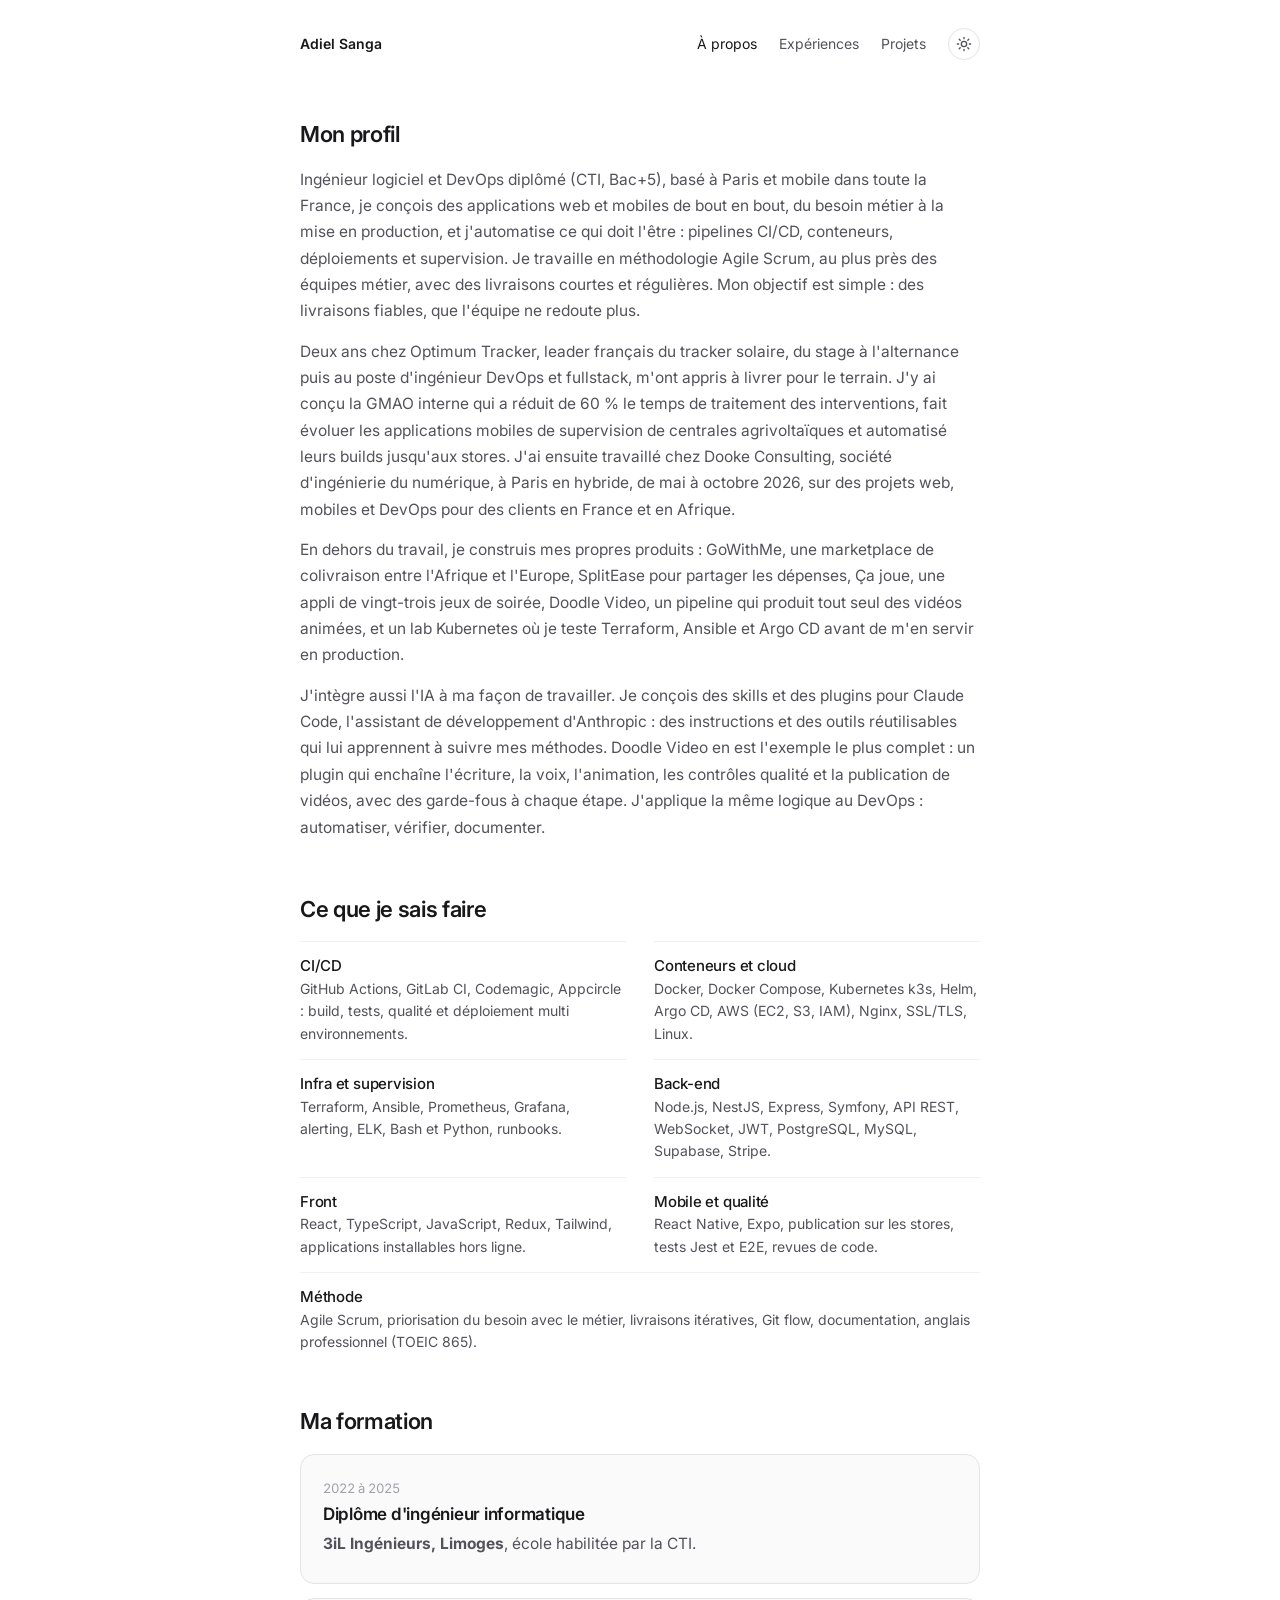
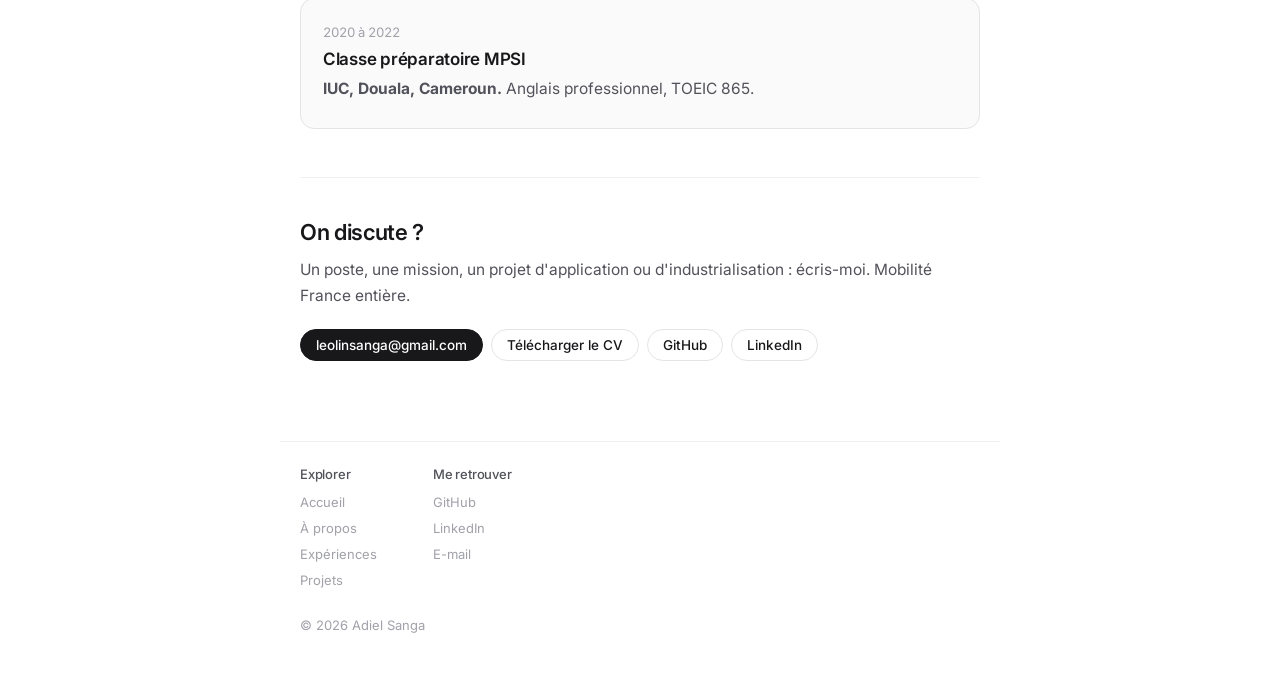
==== commit b3d16d23: "Dooke Consulting terminé en octobre 2026, disponible pour un nouveau poste" ====
--- a/a-propos.html
+++ b/a-propos.html
@@ -26,7 +26,7 @@
     <h2><span>Mon</span> profil</h2>
     <div class="profil">
       <p>Ingénieur logiciel et DevOps diplômé (CTI, Bac+5), basé à Paris et mobile dans toute la France, je conçois des applications web et mobiles de bout en bout, du besoin métier à la mise en production, et j'automatise ce qui doit l'être : pipelines CI/CD, conteneurs, déploiements et supervision. Je travaille en méthodologie Agile Scrum, au plus près des équipes métier, avec des livraisons courtes et régulières. Mon objectif est simple : des livraisons fiables, que l'équipe ne redoute plus.</p>
-      <p>Deux ans chez Optimum Tracker, leader français du tracker solaire, du stage à l'alternance puis au poste d'ingénieur DevOps et fullstack, m'ont appris à livrer pour le terrain. J'y ai conçu la GMAO interne qui a réduit de 60 % le temps de traitement des interventions, fait évoluer les applications mobiles de supervision de centrales agrivoltaïques et automatisé leurs builds jusqu'aux stores. Je travaille aujourd'hui chez Dooke Consulting, société d'ingénierie du numérique, à Paris en hybride, sur des projets web, mobiles et DevOps pour des clients en France et en Afrique.</p>
+      <p>Deux ans chez Optimum Tracker, leader français du tracker solaire, du stage à l'alternance puis au poste d'ingénieur DevOps et fullstack, m'ont appris à livrer pour le terrain. J'y ai conçu la GMAO interne qui a réduit de 60 % le temps de traitement des interventions, fait évoluer les applications mobiles de supervision de centrales agrivoltaïques et automatisé leurs builds jusqu'aux stores. J'ai ensuite travaillé chez Dooke Consulting, société d'ingénierie du numérique, à Paris en hybride, de mai à octobre 2026, sur des projets web, mobiles et DevOps pour des clients en France et en Afrique.</p>
       <p>En dehors du travail, je construis mes propres produits : GoWithMe, une marketplace de colivraison entre l'Afrique et l'Europe, SplitEase pour partager les dépenses, Ça joue, une appli de vingt-trois jeux de soirée, Doodle Video, un pipeline qui produit tout seul des vidéos animées, et un lab Kubernetes où je teste Terraform, Ansible et Argo CD avant de m'en servir en production.</p>
       <p>J'intègre aussi l'IA à ma façon de travailler. Je conçois des skills et des plugins pour Claude Code, l'assistant de développement d'Anthropic : des instructions et des outils réutilisables qui lui apprennent à suivre mes méthodes. Doodle Video en est l'exemple le plus complet : un plugin qui enchaîne l'écriture, la voix, l'animation, les contrôles qualité et la publication de vidéos, avec des garde-fous à chaque étape. J'applique la même logique au DevOps : automatiser, vérifier, documenter.</p>
     </div>
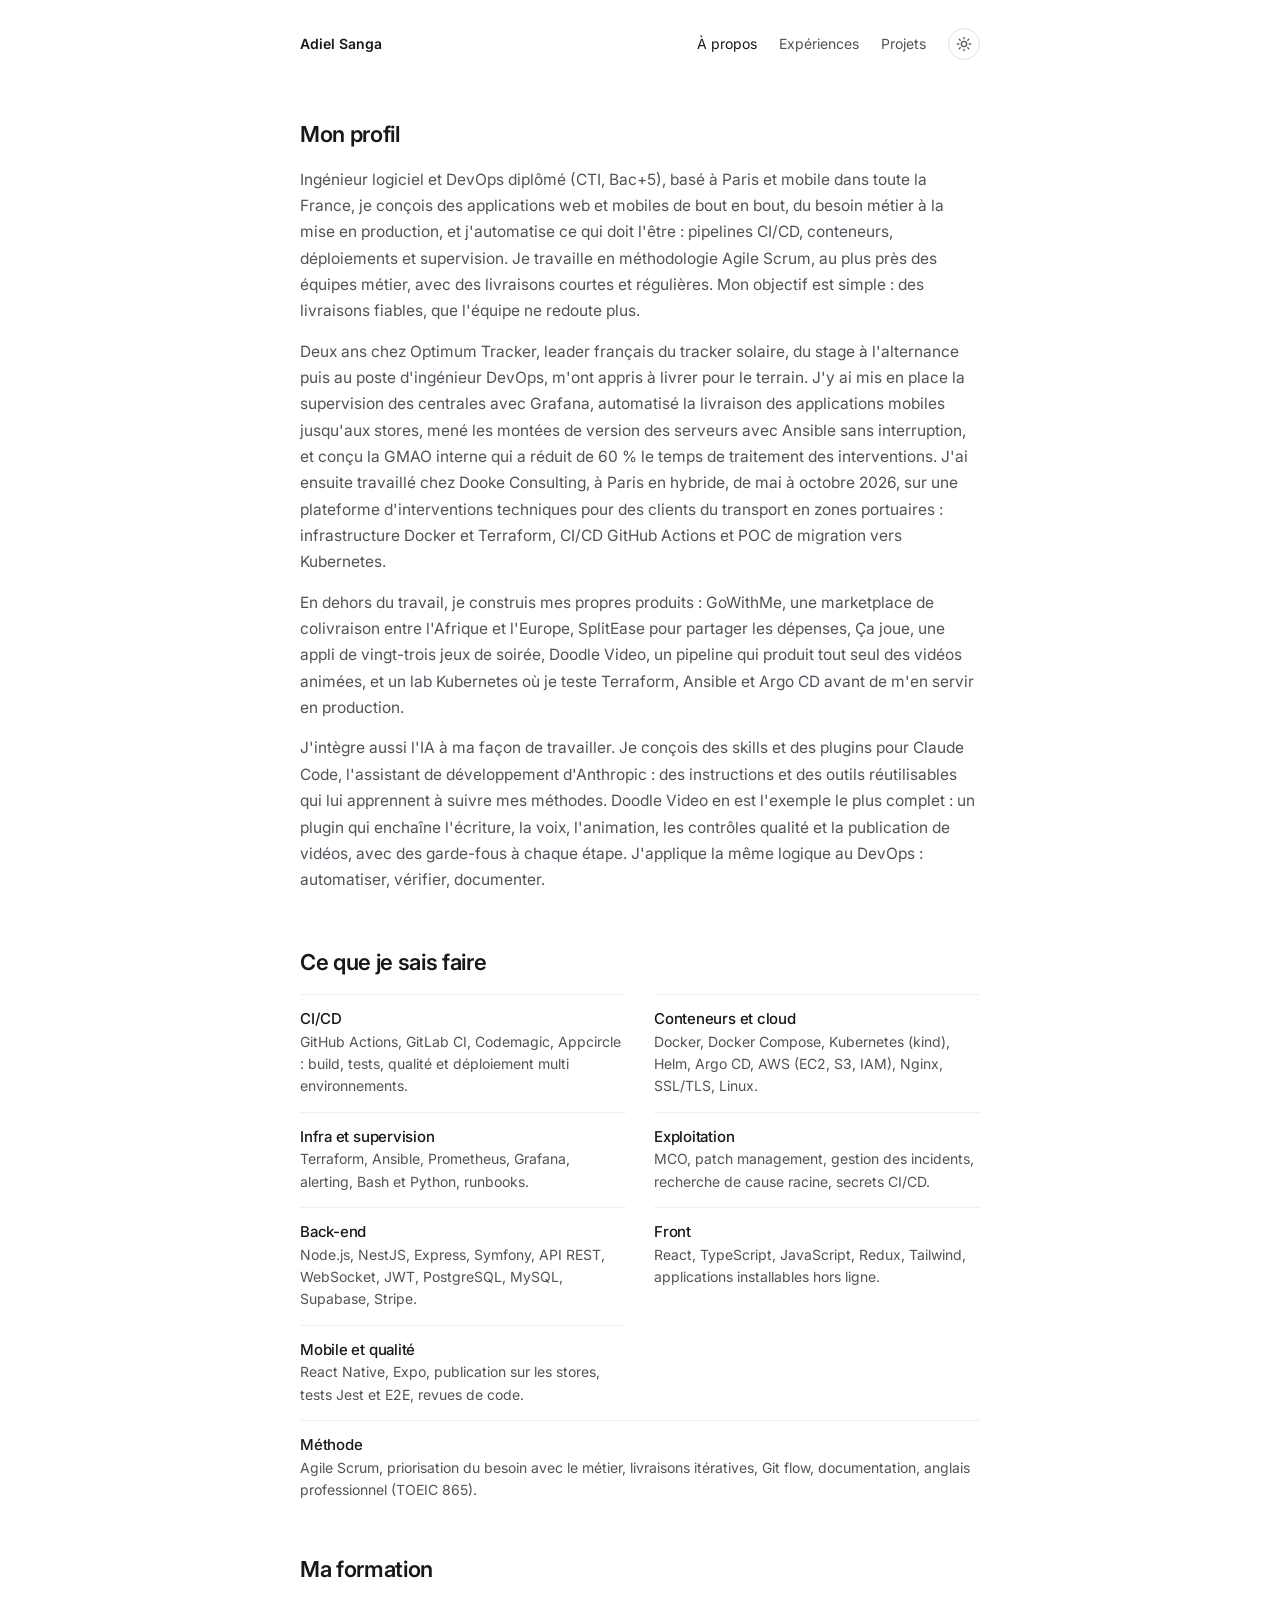
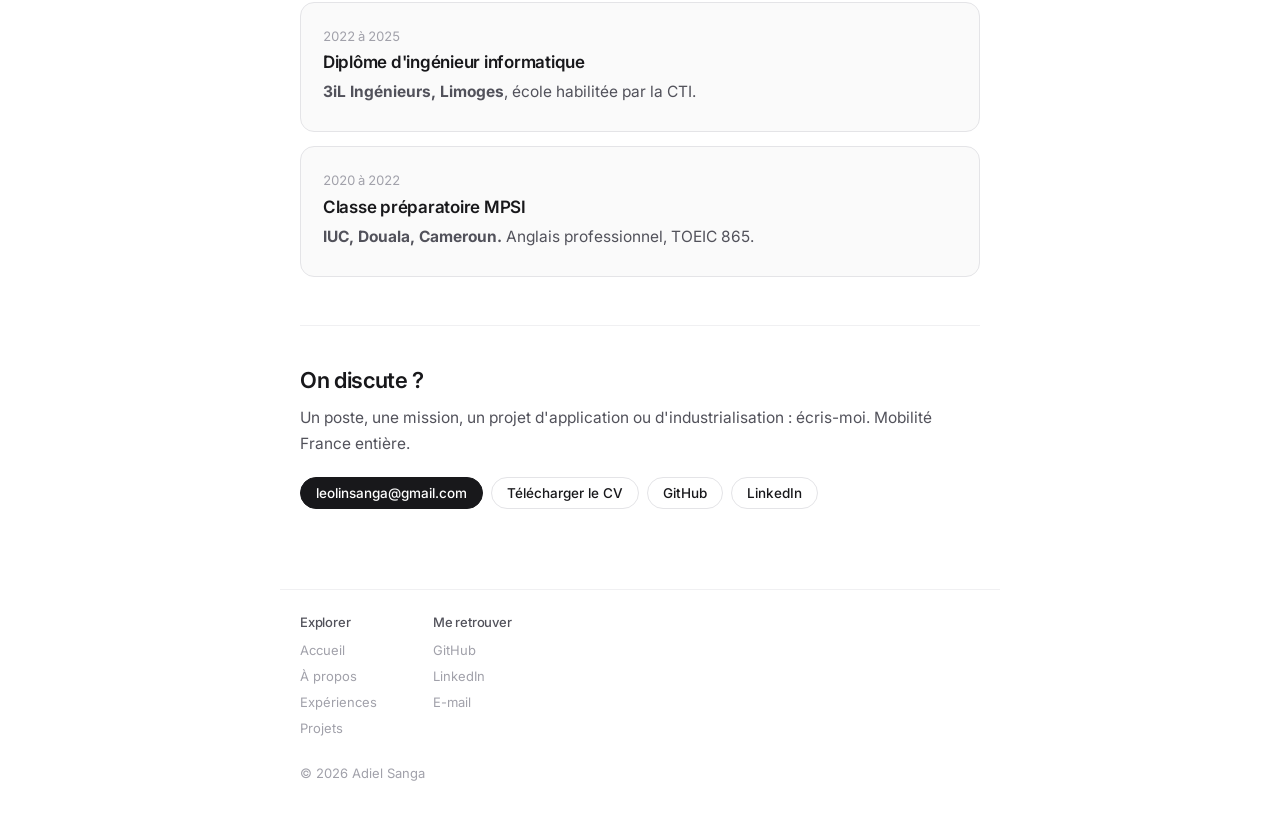
==== commit b6f8ff15: "Aligne le portfolio sur le CV DevOps 2026, CV avec QR code vers le portfolio Intitulés Ingénieur Dev" ====
--- a/a-propos.html
+++ b/a-propos.html
@@ -26,7 +26,7 @@
     <h2><span>Mon</span> profil</h2>
     <div class="profil">
       <p>Ingénieur logiciel et DevOps diplômé (CTI, Bac+5), basé à Paris et mobile dans toute la France, je conçois des applications web et mobiles de bout en bout, du besoin métier à la mise en production, et j'automatise ce qui doit l'être : pipelines CI/CD, conteneurs, déploiements et supervision. Je travaille en méthodologie Agile Scrum, au plus près des équipes métier, avec des livraisons courtes et régulières. Mon objectif est simple : des livraisons fiables, que l'équipe ne redoute plus.</p>
-      <p>Deux ans chez Optimum Tracker, leader français du tracker solaire, du stage à l'alternance puis au poste d'ingénieur DevOps et fullstack, m'ont appris à livrer pour le terrain. J'y ai conçu la GMAO interne qui a réduit de 60 % le temps de traitement des interventions, fait évoluer les applications mobiles de supervision de centrales agrivoltaïques et automatisé leurs builds jusqu'aux stores. J'ai ensuite travaillé chez Dooke Consulting, société d'ingénierie du numérique, à Paris en hybride, de mai à octobre 2026, sur des projets web, mobiles et DevOps pour des clients en France et en Afrique.</p>
+      <p>Deux ans chez Optimum Tracker, leader français du tracker solaire, du stage à l'alternance puis au poste d'ingénieur DevOps, m'ont appris à livrer pour le terrain. J'y ai mis en place la supervision des centrales avec Grafana, automatisé la livraison des applications mobiles jusqu'aux stores, mené les montées de version des serveurs avec Ansible sans interruption, et conçu la GMAO interne qui a réduit de 60 % le temps de traitement des interventions. J'ai ensuite travaillé chez Dooke Consulting, à Paris en hybride, de mai à octobre 2026, sur une plateforme d'interventions techniques pour des clients du transport en zones portuaires : infrastructure Docker et Terraform, CI/CD GitHub Actions et POC de migration vers Kubernetes.</p>
       <p>En dehors du travail, je construis mes propres produits : GoWithMe, une marketplace de colivraison entre l'Afrique et l'Europe, SplitEase pour partager les dépenses, Ça joue, une appli de vingt-trois jeux de soirée, Doodle Video, un pipeline qui produit tout seul des vidéos animées, et un lab Kubernetes où je teste Terraform, Ansible et Argo CD avant de m'en servir en production.</p>
       <p>J'intègre aussi l'IA à ma façon de travailler. Je conçois des skills et des plugins pour Claude Code, l'assistant de développement d'Anthropic : des instructions et des outils réutilisables qui lui apprennent à suivre mes méthodes. Doodle Video en est l'exemple le plus complet : un plugin qui enchaîne l'écriture, la voix, l'animation, les contrôles qualité et la publication de vidéos, avec des garde-fous à chaque étape. J'applique la même logique au DevOps : automatiser, vérifier, documenter.</p>
     </div>
@@ -37,8 +37,9 @@
     <h2><span>Ce que</span> je sais faire</h2>
     <div class="skills">
       <div class="skill s4"><h3>CI/CD</h3><p>GitHub Actions, GitLab CI, Codemagic, Appcircle : build, tests, qualité et déploiement multi environnements.</p></div>
-      <div class="skill s5"><h3>Conteneurs et cloud</h3><p>Docker, Docker Compose, Kubernetes k3s, Helm, Argo CD, AWS (EC2, S3, IAM), Nginx, SSL/TLS, Linux.</p></div>
-      <div class="skill s6"><h3>Infra et supervision</h3><p>Terraform, Ansible, Prometheus, Grafana, alerting, ELK, Bash et Python, runbooks.</p></div>
+      <div class="skill s5"><h3>Conteneurs et cloud</h3><p>Docker, Docker Compose, Kubernetes (kind), Helm, Argo CD, AWS (EC2, S3, IAM), Nginx, SSL/TLS, Linux.</p></div>
+      <div class="skill s6"><h3>Infra et supervision</h3><p>Terraform, Ansible, Prometheus, Grafana, alerting, Bash et Python, runbooks.</p></div>
+      <div class="skill s8"><h3>Exploitation</h3><p>MCO, patch management, gestion des incidents, recherche de cause racine, secrets CI/CD.</p></div>
       <div class="skill s3"><h3>Back-end</h3><p>Node.js, NestJS, Express, Symfony, API REST, WebSocket, JWT, PostgreSQL, MySQL, Supabase, Stripe.</p></div>
       <div class="skill s1"><h3>Front</h3><p>React, TypeScript, JavaScript, Redux, Tailwind, applications installables hors ligne.</p></div>
       <div class="skill s2"><h3>Mobile et qualité</h3><p>React Native, Expo, publication sur les stores, tests Jest et E2E, revues de code.</p></div>
